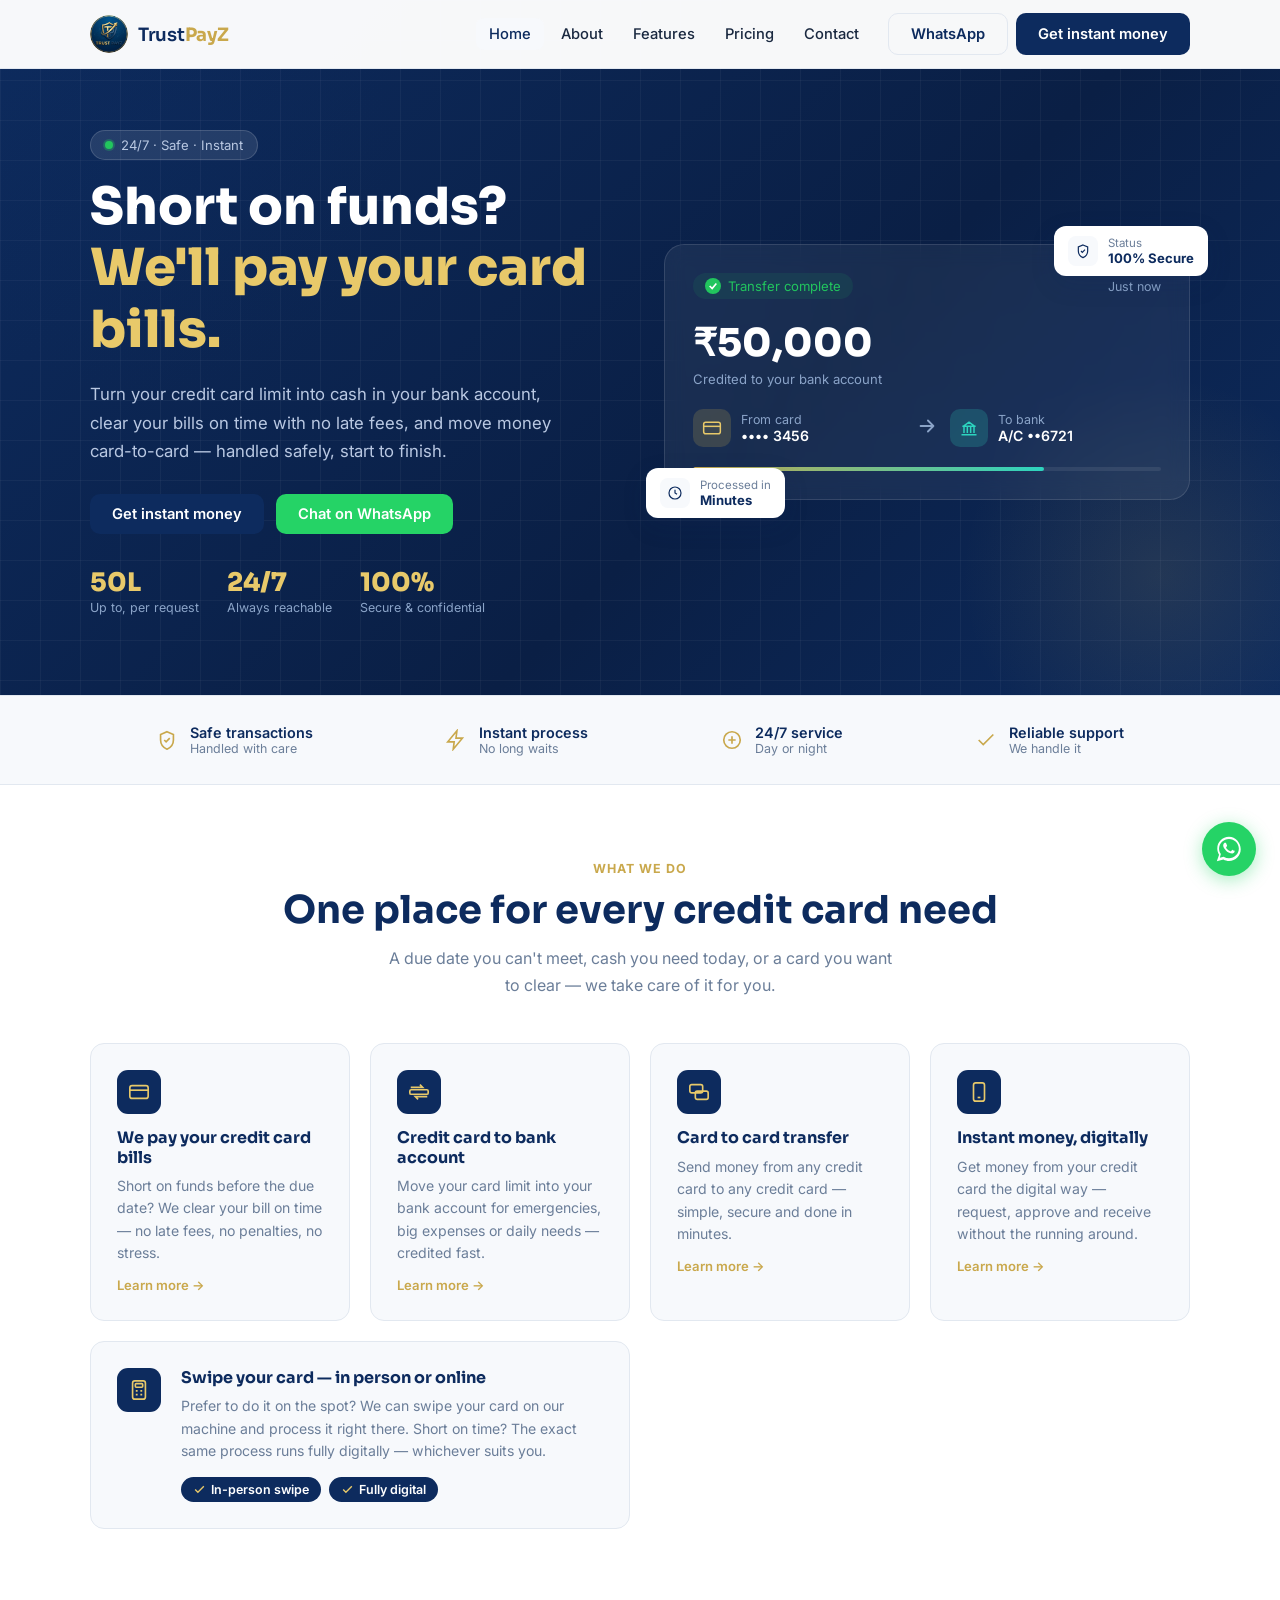
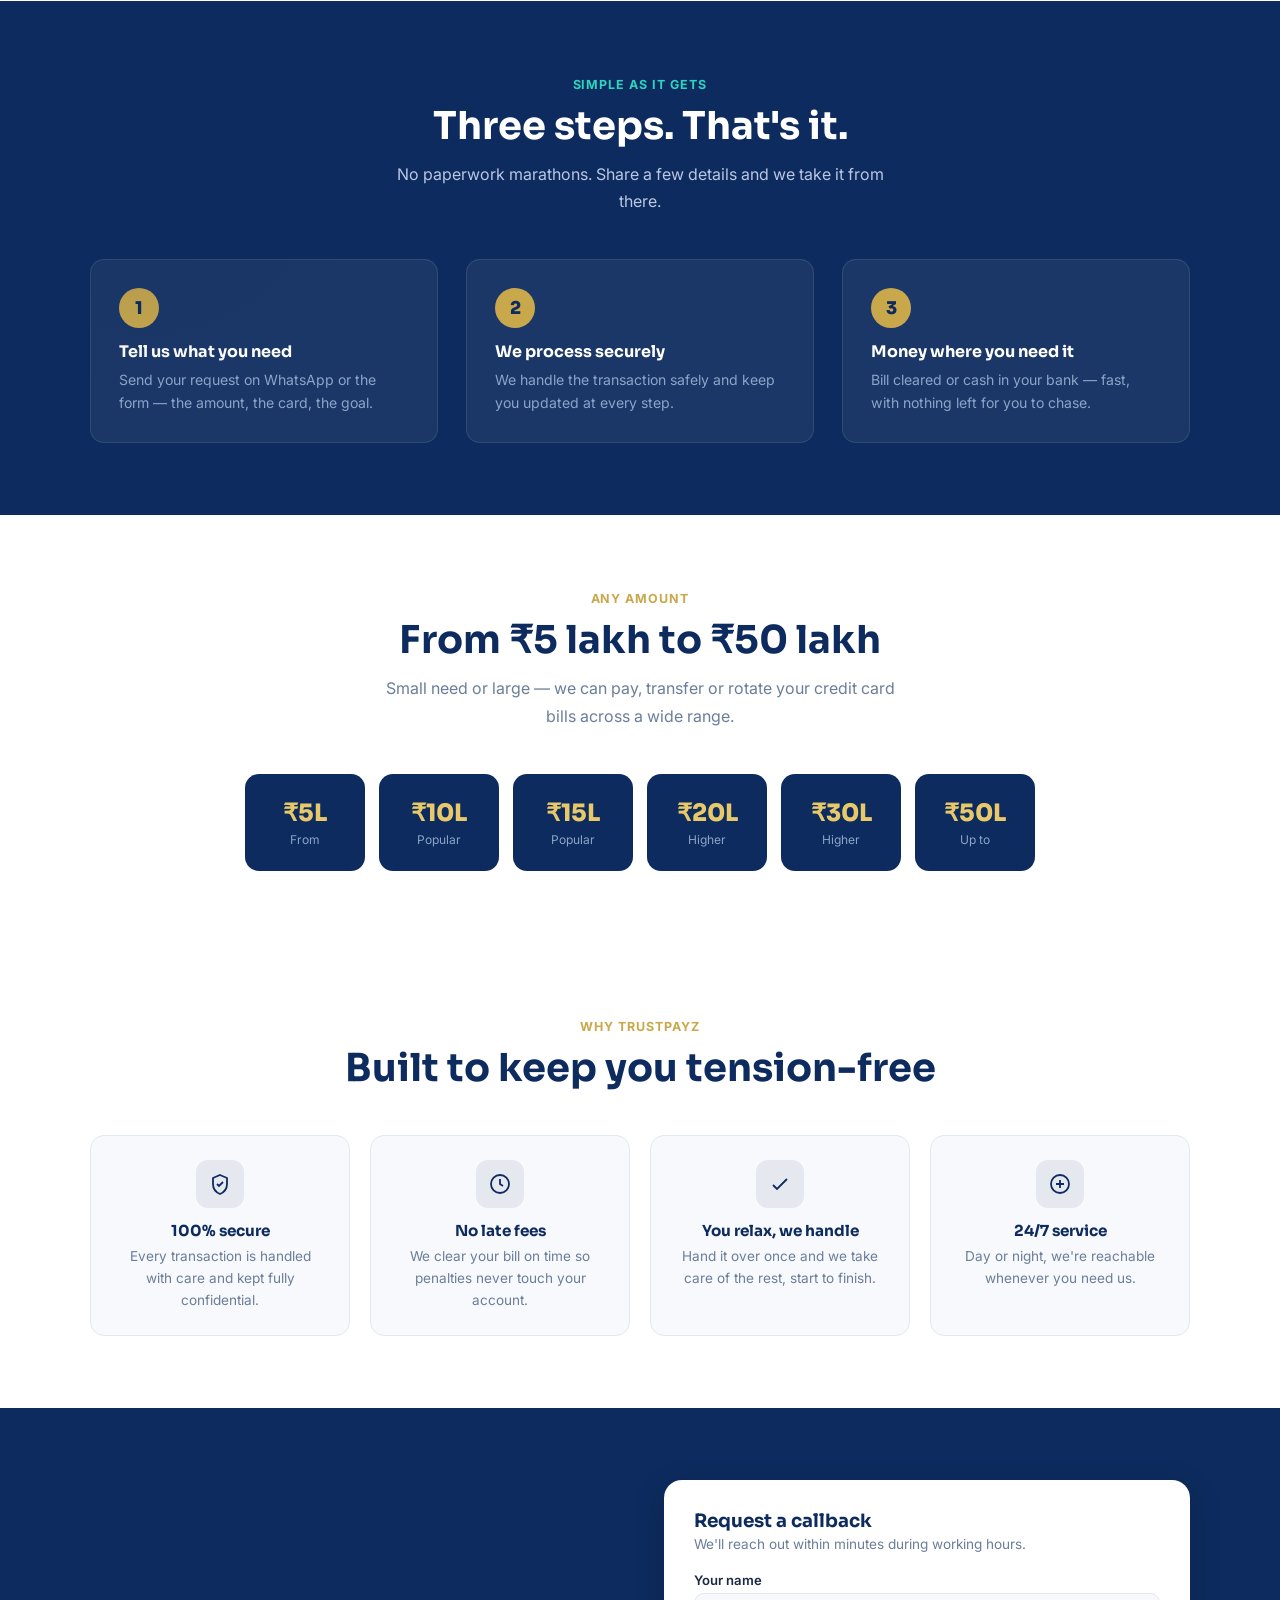
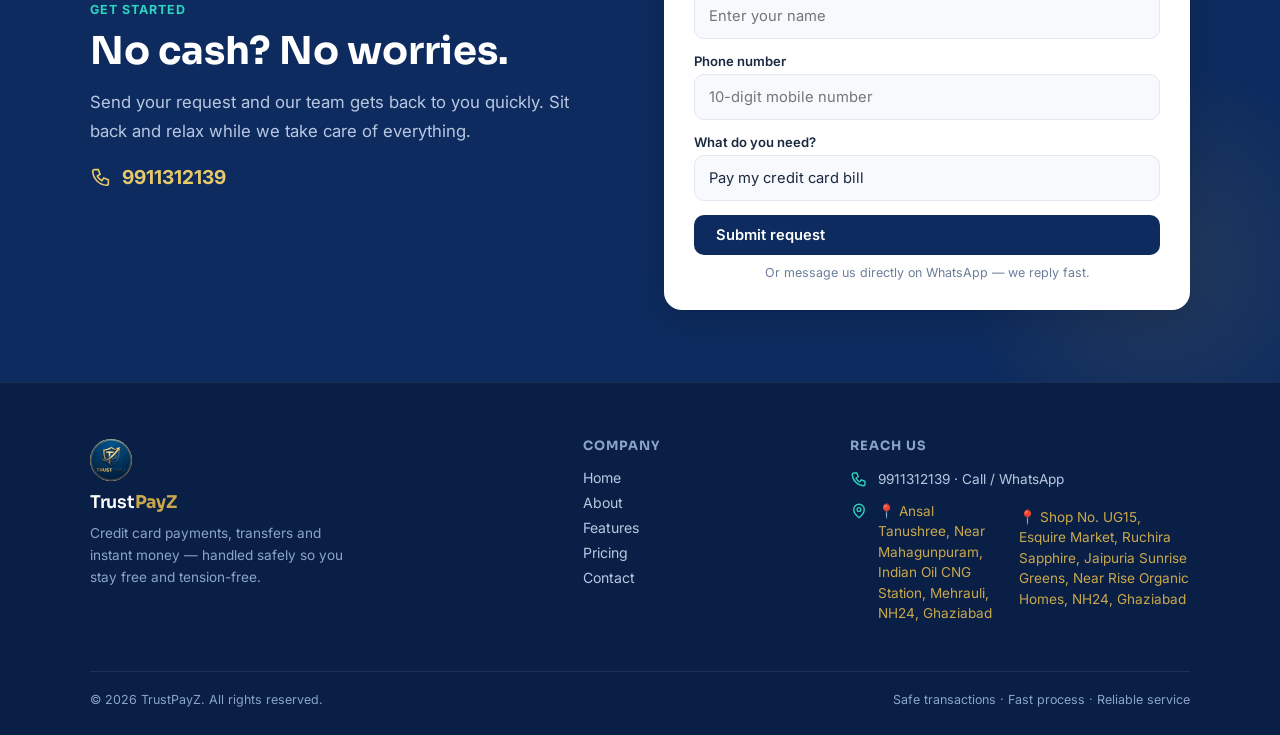
==== index.html @ c8522735 "Add files via upload" ====
<!DOCTYPE html>
<html lang="en">
<head>
<meta charset="UTF-8">
<meta name="viewport" content="width=device-width, initial-scale=1.0">
<title>TrustPayZ — Credit Card to Bank Transfer | Instant Money Ghaziabad</title>
<meta name="description" content="TrustPayZ — Turn your credit card limit into cash, pay credit card bills on time, card to card transfers. Safe, fast, 24/7. Serving Ghaziabad, Noida, Delhi NCR. Call 9911312139.">
<meta name="keywords" content="credit card to bank transfer Ghaziabad, credit card bill payment Ghaziabad, card to card transfer, instant money credit card, credit card rotation Ghaziabad, TrustPayZ, credit card se paise kaise nikale, credit card cash Noida, credit card cash Delhi NCR">
<meta name="robots" content="index, follow, max-snippet:-1, max-image-preview:large">
<meta name="author" content="TrustPayZ">
<meta name="geo.region" content="IN-UP">
<meta name="geo.placename" content="Ghaziabad">
<meta name="geo.position" content="28.6692;77.4538">
<meta name="ICBM" content="28.6692, 77.4538">
<link rel="canonical" href="https://trustpayz.in/">
<!-- Open Graph -->
<meta property="og:type" content="website">
<meta property="og:title" content="TrustPayZ — Credit Card to Bank Transfer | Instant Money Ghaziabad">
<meta property="og:description" content="Turn your credit card limit into cash. Pay bills on time. Card to card transfers. Safe, 24/7. Ghaziabad & Delhi NCR. Call 9911312139.">
<meta property="og:url" content="https://trustpayz.in/">
<meta property="og:site_name" content="TrustPayZ">
<meta property="og:image" content="https://trustpayz.in/assets/logo.png">
<meta property="og:locale" content="en_IN">
<!-- Twitter -->
<meta name="twitter:card" content="summary_large_image">
<meta name="twitter:title" content="TrustPayZ — Credit Card to Bank Transfer | Instant Money Ghaziabad">
<meta name="twitter:description" content="Turn your credit card limit into cash. Pay bills on time. Card to card transfers. Safe, 24/7. Ghaziabad & Delhi NCR. Call 9911312139.">
<meta name="twitter:image" content="https://trustpayz.in/assets/logo.png">
<!-- Open Graph -->
<meta property="og:type" content="website">
<meta property="og:title" content="TrustPayZ — Credit Card to Bank Transfer | Instant Money Ghaziabad">
<meta property="og:description" content="Turn your credit card limit into cash. Pay bills on time. Card to card transfers. Safe, 24/7. Ghaziabad & Delhi NCR.">
<meta property="og:url" content="https://trustpayz.in/">
<meta property="og:site_name" content="TrustPayZ">
<!-- Twitter Card -->
<meta name="twitter:card" content="summary">
<meta name="twitter:title" content="TrustPayZ — Instant Money from Credit Card">
<meta name="twitter:description" content="Credit card to bank, card to card transfers. Safe, 24/7. Ghaziabad & Delhi NCR.">
<link rel="preconnect" href="https://fonts.googleapis.com">
<link rel="preconnect" href="https://fonts.gstatic.com" crossorigin>
<link href="https://fonts.googleapis.com/css2?family=Sora:wght@400;500;600;700;800&family=Inter:wght@400;450;500;600&display=swap" rel="stylesheet">
<link rel="stylesheet" href="assets/styles.css">
<link rel="icon" type="image/png" href="assets/favicon.png">
</head>
<body>

<header class="nav" id="nav">
  <div class="wrap nav-in">
    <a href="index.html" class="brand">
      <img class="brand-mark" src="assets/logo.png" alt="TrustPayZ logo" width="40" height="40">
      <span class="brand-name">Trust<b>PayZ</b></span>
    </a>
    <nav class="nav-links" id="links"><a href="index.html" aria-current="page">Home</a><a href="about.html">About</a><a href="features.html">Features</a><a href="pricing.html">Pricing</a><a href="contact.html">Contact</a></nav>
    <div class="nav-act">
      <a href="https://wa.me/919911312139" class="btn btn-ghost" target="_blank" rel="noopener">WhatsApp</a>
      <a href="contact.html#apply" class="btn btn-primary">Get instant money</a>
    </div>
    <button class="burger" id="burger" aria-label="Menu">☰</button>
  </div>
</header>

<section class="hero">
  <div class="aurora"><i class="b1"></i><i class="b2"></i><div class="grid"></div></div>
  <div class="wrap hero-grid">
    <div>
      <div class="badge rv"><span class="pulse"></span> 24/7 · Safe · Instant</div>
      <h1 class="rv">Short on funds?<br><span class="hl">We'll pay your card bills.</span></h1>
      <p class="lead rv">Turn your credit card limit into cash in your bank account, clear your bills on time with no late fees, and move money card-to-card — handled safely, start to finish.</p>
      <div class="hero-cta rv">
        <a href="contact.html#apply" class="btn btn-primary">Get instant money</a>
        <a href="https://wa.me/919911312139" class="btn btn-wa">Chat on WhatsApp</a>
      </div>
      <div class="hero-stats rv">
        <div class="hstat"><div class="v" data-count="50" data-suffix="L">₹0</div><div class="l">Up to, per request</div></div>
        <div class="hstat"><div class="v" data-count="24" data-suffix="/7">0</div><div class="l">Always reachable</div></div>
        <div class="hstat"><div class="v" data-count="100" data-suffix="%">0</div><div class="l">Secure &amp; confidential</div></div>
      </div>
    </div>

    <div class="pcard-wrap rv">
      <div class="pcard" id="pcard">
        <div class="pc-top">
          <span class="pc-tag"><span class="ck"><svg viewBox="0 0 12 12"><path d="M2 6l3 3 5-6"/></svg></span> Transfer complete</span>
          <span class="pc-time">Just now</span>
        </div>
        <div class="pc-amt" data-count="50000" data-prefix="₹">₹0</div>
        <div class="pc-sub">Credited to your bank account</div>
        <div class="pc-flow">
          <div class="pc-node">
            <div class="pc-ic card"><svg viewBox="0 0 24 24"><rect x="2" y="5" width="20" height="14" rx="2.5"/><path d="M2 10h20"/></svg></div>
            <div><div class="t1">From card</div><div class="t2">•••• 3456</div></div>
          </div>
          <div class="pc-arrow"><svg width="22" height="22" viewBox="0 0 24 24" fill="none" stroke="currentColor" stroke-width="2" stroke-linecap="round" stroke-linejoin="round"><path d="M5 12h14M13 6l6 6-6 6"/></svg></div>
          <div class="pc-node">
            <div class="pc-ic bank"><svg viewBox="0 0 24 24"><path d="M4 10h16M5 10l7-5 7 5M6 10v8M10 10v8M14 10v8M18 10v8M3 20h18"/></svg></div>
            <div><div class="t1">To bank</div><div class="t2">A/C ••6721</div></div>
          </div>
        </div>
        <div class="pc-bar"><i></i></div>
      </div>
      <div class="float-chip fc-1">
        <div class="fi"><svg viewBox="0 0 24 24"><path d="M12 3l7 3v6c0 5-3.5 8.5-7 10-3.5-1.5-7-5-7-10V6l7-3z"/><path d="M9 12l2 2 4-4"/></svg></div>
        <div><div class="fl">Status</div><div class="fv">100% Secure</div></div>
      </div>
      <div class="float-chip fc-2">
        <div class="fi"><svg viewBox="0 0 24 24"><circle cx="12" cy="12" r="9"/><path d="M12 7v5l3 2"/></svg></div>
        <div><div class="fl">Processed in</div><div class="fv">Minutes</div></div>
      </div>
    </div>
  </div>
</section>

<div class="ribbon">
  <div class="wrap ribbon-in">
    <div class="ritem"><svg viewBox="0 0 24 24"><path d="M12 3l7 3v6c0 5-3.5 8.5-7 10-3.5-1.5-7-5-7-10V6l7-3z"/><path d="M9 12l2 2 4-4"/></svg><div><div class="rt">Safe transactions</div><div class="rs">Handled with care</div></div></div>
    <div class="ritem"><svg viewBox="0 0 24 24"><path d="M13 2L3 14h7l-1 8 10-12h-7l1-8z"/></svg><div><div class="rt">Instant process</div><div class="rs">No long waits</div></div></div>
    <div class="ritem"><svg viewBox="0 0 24 24"><circle cx="12" cy="12" r="9"/><path d="M12 8v8M8 12h8"/></svg><div><div class="rt">24/7 service</div><div class="rs">Day or night</div></div></div>
    <div class="ritem"><svg viewBox="0 0 24 24"><path d="M20 6L9 17l-5-5"/></svg><div><div class="rt">Reliable support</div><div class="rs">We handle it</div></div></div>
  </div>
</div>

<section class="blk" id="services">
  <div class="wrap">
    <div class="head rv"><span class="eyebrow">What we do</span><h2>One place for every credit card need</h2><p>A due date you can't meet, cash you need today, or a card you want to clear — we take care of it for you.</p></div>
    <div class="svc">
      <div class="scard rv"><div class="si"><svg viewBox="0 0 24 24"><rect x="2" y="5" width="20" height="14" rx="2.5"/><path d="M2 10h20"/></svg></div><h3>We pay your credit card bills</h3><p>Short on funds before the due date? We clear your bill on time — no late fees, no penalties, no stress.</p><span class="more">Learn more →</span></div>
      <div class="scard rv"><div class="si"><svg viewBox="0 0 24 24"><path d="M3 7h13l-3-3M21 17H8l3 3"/><rect x="2" y="9.5" width="20" height="5" rx="1.5"/></svg></div><h3>Credit card to bank account</h3><p>Move your card limit into your bank account for emergencies, big expenses or daily needs — credited fast.</p><span class="more">Learn more →</span></div>
      <div class="scard rv"><div class="si"><svg viewBox="0 0 24 24"><rect x="2" y="4" width="14" height="9" rx="2"/><rect x="8" y="11" width="14" height="9" rx="2"/></svg></div><h3>Card to card transfer</h3><p>Send money from any credit card to any credit card — simple, secure and done in minutes.</p><span class="more">Learn more →</span></div>
      <div class="scard rv"><div class="si"><svg viewBox="0 0 24 24"><rect x="6" y="2" width="12" height="20" rx="2.5"/><path d="M10.5 18h3"/></svg></div><h3>Instant money, digitally</h3><p>Get money from your credit card the digital way — request, approve and receive without the running around.</p><span class="more">Learn more →</span></div>
      <div class="scard wide rv">
        <div class="si"><svg viewBox="0 0 24 24"><rect x="5" y="2" width="14" height="20" rx="2.5"/><rect x="8" y="5" width="8" height="4" rx="1"/><path d="M8.5 13h2M13.5 13h2M8.5 17h2M13.5 17h2"/></svg></div>
        <div class="wbody">
          <h3>Swipe your card — in person or online</h3>
          <p>Prefer to do it on the spot? We can swipe your card on our machine and process it right there. Short on time? The exact same process runs fully digitally — whichever suits you.</p>
          <div class="modes">
            <span class="mode-pill"><svg viewBox="0 0 24 24"><path d="M20 6L9 17l-5-5"/></svg> In-person swipe</span>
            <span class="mode-pill"><svg viewBox="0 0 24 24"><path d="M20 6L9 17l-5-5"/></svg> Fully digital</span>
          </div>
        </div>
      </div>
    </div>
  </div>
</section>

<section class="blk how" id="how">
  <div class="aurora"><i class="b1"></i></div>
  <div class="wrap">
    <div class="head rv"><span class="eyebrow" style="color:var(--teal)">Simple as it gets</span><h2>Three steps. That's it.</h2><p>No paperwork marathons. Share a few details and we take it from there.</p></div>
    <div class="steps">
      <div class="stp rv"><div class="num">1</div><h3>Tell us what you need</h3><p>Send your request on WhatsApp or the form — the amount, the card, the goal.</p></div>
      <div class="stp rv"><div class="num">2</div><h3>We process securely</h3><p>We handle the transaction safely and keep you updated at every step.</p></div>
      <div class="stp rv"><div class="num">3</div><h3>Money where you need it</h3><p>Bill cleared or cash in your bank — fast, with nothing left for you to chase.</p></div>
    </div>
  </div>
</section>

<section class="blk amt" id="amounts">
  <div class="wrap">
    <div class="head rv"><span class="eyebrow">Any amount</span><h2>From ₹5 lakh to ₹50 lakh</h2><p>Small need or large — we can pay, transfer or rotate your credit card bills across a wide range.</p></div>
    <div class="amt-row">
      <div class="acard rv"><div class="av">₹5L</div><div class="al">From</div></div>
      <div class="acard rv"><div class="av">₹10L</div><div class="al">Popular</div></div>
      <div class="acard rv"><div class="av">₹15L</div><div class="al">Popular</div></div>
      <div class="acard rv"><div class="av">₹20L</div><div class="al">Higher</div></div>
      <div class="acard rv"><div class="av">₹30L</div><div class="al">Higher</div></div>
      <div class="acard rv"><div class="av">₹50L</div><div class="al">Up to</div></div>
    </div>
  </div>
</section>

<section class="blk why" id="why">
  <div class="wrap">
    <div class="head rv"><span class="eyebrow">Why TrustPayZ</span><h2>Built to keep you tension-free</h2></div>
    <div class="why-grid">
      <div class="wcard rv"><div class="wi"><svg viewBox="0 0 24 24"><path d="M12 3l7 3v6c0 5-3.5 8.5-7 10-3.5-1.5-7-5-7-10V6l7-3z"/><path d="M9 12l2 2 4-4"/></svg></div><h3>100% secure</h3><p>Every transaction is handled with care and kept fully confidential.</p></div>
      <div class="wcard rv"><div class="wi"><svg viewBox="0 0 24 24"><circle cx="12" cy="12" r="9"/><path d="M12 7v5l3 2"/></svg></div><h3>No late fees</h3><p>We clear your bill on time so penalties never touch your account.</p></div>
      <div class="wcard rv"><div class="wi"><svg viewBox="0 0 24 24"><path d="M5 13l4 4L19 7"/></svg></div><h3>You relax, we handle</h3><p>Hand it over once and we take care of the rest, start to finish.</p></div>
      <div class="wcard rv"><div class="wi"><svg viewBox="0 0 24 24"><circle cx="12" cy="12" r="9"/><path d="M12 8v8M8 12h8"/></svg></div><h3>24/7 service</h3><p>Day or night, we're reachable whenever you need us.</p></div>
    </div>
  </div>
</section>

<section class="blk cta" id="apply">
  <div class="aurora"><i class="b2"></i></div>
  <div class="wrap cta-grid">
    <div class="rv">
      <span class="eyebrow" style="color:var(--teal)">Get started</span>
      <h2>No cash? No worries.</h2>
      <p class="lead">Send your request and our team gets back to you quickly. Sit back and relax while we take care of everything.</p>
      <a href="https://wa.me/919911312139" class="phone" target="_blank" rel="noopener"><svg viewBox="0 0 24 24"><path d="M5 4h4l2 5-3 2a11 11 0 005 5l2-3 5 2v4a2 2 0 01-2 2A16 16 0 013 6a2 2 0 012-2z"/></svg> 9911312139</a>
    </div>
    <div class="form rv">
      <h3>Request a callback</h3>
      <p class="fsub">We'll reach out within minutes during working hours.</p>
      <div class="fld"><label for="f-name">Your name</label><input id="f-name" type="text" placeholder="Enter your name"></div>
      <div class="fld"><label for="f-phone">Phone number</label><input id="f-phone" type="tel" placeholder="10-digit mobile number"></div>
      <div class="fld"><label for="f-svc">What do you need?</label><select id="f-svc"><option>Pay my credit card bill</option><option>Card limit to bank account</option><option>Card to card transfer</option><option>Get instant money</option></select></div>
      <button class="btn btn-primary" style="width:100%" id="f-submit">Submit request</button>
      <p class="fnote">Or message us directly on WhatsApp — we reply fast.</p>
    </div>
  </div>
</section>

<footer id="contact-foot">
  <div class="wrap">
    <div class="fgrid">
      <div class="fbrand"><img src="assets/logo.png" alt="TrustPayZ" class="flogo"><span class="brand-name">Trust<b>PayZ</b></span><p>Credit card payments, transfers and instant money — handled safely so you stay free and tension-free.</p></div>
      <div><h4>Company</h4><a href="index.html">Home</a><a href="about.html">About</a><a href="features.html">Features</a><a href="pricing.html">Pricing</a><a href="contact.html">Contact</a></div>
      <div><h4>Reach us</h4>
        <div class="cline"><svg viewBox="0 0 24 24" fill="none" stroke="#2DD4BF" stroke-width="1.8"><path d="M5 4h4l2 5-3 2a11 11 0 005 5l2-3 5 2v4a2 2 0 01-2 2A16 16 0 013 6a2 2 0 012-2z"/></svg><a href="https://wa.me/919911312139" target="_blank" rel="noopener">9911312139 · Call / WhatsApp</a></div>
        <div class="cline"><svg viewBox="0 0 24 24" fill="none" stroke="#2DD4BF" stroke-width="1.8"><path d="M12 21s7-5.4 7-11a7 7 0 10-14 0c0 5.6 7 11 7 11z"/><circle cx="12" cy="10" r="2.5"/></svg><p><a href="https://maps.google.com/?q=Ansal+Tanushree+Mahagunpuram+Mehrauli+NH24+Ghaziabad" target="_blank" rel="noopener" style="color:#C9A84C">📍 Ansal Tanushree, Near Mahagunpuram, Indian Oil CNG Station, Mehrauli, NH24, Ghaziabad</a></p><p style="margin-top:6px"><a href="https://maps.google.com/?q=Esquire+Market+Ruchira+Sapphire+Jaipuria+Sunrise+Greens+NH24+Ghaziabad" target="_blank" rel="noopener" style="color:#C9A84C">📍 Shop No. UG15, Esquire Market, Ruchira Sapphire, Jaipuria Sunrise Greens, Near Rise Organic Homes, NH24, Ghaziabad</a></p></div>
      </div>
    </div>
    <div class="fbot"><span>© 2026 TrustPayZ. All rights reserved.</span><span>Safe transactions · Fast process · Reliable service</span></div>
  </div>
</footer>

<a href="https://wa.me/919911312139" class="wa-float" target="_blank" rel="noopener" aria-label="Chat with us on WhatsApp">
  <svg viewBox="0 0 32 32" fill="#fff" aria-hidden="true"><path d="M16 3C9 3 3.5 8.5 3.5 15.5c0 2.4.7 4.7 1.9 6.7L3 29l7-1.8c1.9 1 4 1.6 6 1.6 7 0 12.5-5.5 12.5-12.5S23 3 16 3zm0 22.8c-1.9 0-3.7-.5-5.3-1.4l-.4-.2-4.1 1.1 1.1-4-.3-.4c-1-1.6-1.6-3.5-1.6-5.5C5.5 9.8 10.2 5.2 16 5.2S26.5 9.8 26.5 15.5 21.8 25.8 16 25.8zm6-7.7c-.3-.2-1.9-1-2.2-1.1-.3-.1-.5-.2-.7.2-.2.3-.8 1-1 1.2-.2.2-.4.2-.7.1-.3-.2-1.4-.5-2.6-1.6-1-.9-1.6-1.9-1.8-2.3-.2-.3 0-.5.1-.7.1-.1.3-.4.5-.6.1-.2.2-.3.3-.5.1-.2 0-.4 0-.6 0-.2-.7-1.7-1-2.3-.3-.6-.5-.5-.7-.5h-.6c-.2 0-.5.1-.8.4-.3.3-1 1-1 2.5s1.1 2.9 1.2 3.1c.2.2 2.1 3.3 5.1 4.6.7.3 1.3.5 1.7.6.7.2 1.4.2 1.9.1.6-.1 1.9-.8 2.1-1.5.3-.7.3-1.4.2-1.5-.1-.2-.3-.2-.6-.4z"/></svg>
</a>

<script src="assets/main.js"></script>
<script src="assets/seo.js" defer></script>
</body>
</html>
---- assets/styles.css ----
/* ============================================================
   TrustPayZ — styles.css
   Colors inspired by logo: Navy blue + Gold
   ============================================================ */

:root {
  --navy:   #0D2B5E;
  --navy2:  #0A1F45;
  --gold:   #C9A84C;
  --gold2:  #E8C96A;
  --teal:   #2DD4BF;
  --ink:    #1A2940;
  --muted:  #6B7E99;
  --bg:     #F7F9FC;
  --white:  #FFFFFF;
  --line:   #E2E8F0;
  --green:  #22C55E;
  --red:    #EF4444;
  --shadow: 0 4px 24px rgba(13,43,94,0.10);
  --radius: 14px;
}

*, *::before, *::after { box-sizing: border-box; margin: 0; padding: 0; }

html { scroll-behavior: smooth; }

body {
  font-family: 'Inter', sans-serif;
  font-size: 1rem;
  color: var(--ink);
  background: var(--white);
  overflow-x: hidden;
}

h1,h2,h3,h4,h5 { font-family: 'Sora', sans-serif; line-height: 1.2; }

a { color: inherit; text-decoration: none; }

img { max-width: 100%; display: block; }

/* ── WRAP ── */
.wrap { max-width: 1140px; margin: 0 auto; padding: 0 20px; }
.wrap2 { position: relative; z-index: 2; }

/* ── NAV ── */
.nav {
  position: fixed; top: 0; left: 0; right: 0; z-index: 100;
  background: rgba(255,255,255,0.97);
  border-bottom: 1px solid var(--line);
  transition: box-shadow .3s;
}
.nav.scrolled { box-shadow: 0 2px 16px rgba(13,43,94,0.10); }
.nav-in {
  display: flex; align-items: center; gap: 16px;
  height: 68px;
}
.brand { display: flex; align-items: center; gap: 10px; flex-shrink: 0; }
.brand-mark { width: 38px; height: 38px; border-radius: 50%; object-fit: cover; }
.brand-name { font-family: 'Sora', sans-serif; font-size: 1.15rem; font-weight: 600; color: var(--navy); letter-spacing: -.3px; }
.brand-name b { color: var(--gold); }

.nav-links {
  display: flex; gap: 4px; margin-left: auto;
}
.nav-links a {
  padding: 7px 13px; border-radius: 8px; font-size: .92rem;
  font-weight: 500; color: var(--ink); transition: background .2s, color .2s;
}
.nav-links a:hover, .nav-links a[aria-current] {
  background: var(--bg); color: var(--navy);
}

.nav-act { display: flex; gap: 8px; flex-shrink: 0; }

.burger {
  display: none; background: none; border: none; font-size: 1.4rem;
  cursor: pointer; padding: 6px; color: var(--navy); margin-left: auto;
}

/* ── BUTTONS ── */
.btn {
  display: inline-flex; align-items: center; gap: 7px;
  padding: 11px 22px; border-radius: 10px; font-size: .92rem;
  font-weight: 600; cursor: pointer; border: none;
  transition: all .2s; white-space: nowrap; font-family: 'Inter', sans-serif;
}
.btn-primary { background: var(--navy); color: var(--white); }
.btn-primary:hover { background: var(--navy2); transform: translateY(-1px); box-shadow: 0 4px 14px rgba(13,43,94,0.25); }
.btn-ghost { background: transparent; color: var(--navy); border: 1.5px solid var(--line); }
.btn-ghost:hover { border-color: var(--navy); background: var(--bg); }
.btn-wa { background: #25D366; color: var(--white); }
.btn-wa:hover { background: #1fb856; transform: translateY(-1px); }
.btn-line { background: transparent; border: 1.5px solid var(--navy); color: var(--navy); }
.btn-line:hover { background: var(--navy); color: var(--white); }

/* ── AURORA BG ── */
.aurora { position: absolute; inset: 0; overflow: hidden; pointer-events: none; z-index: 0; }
.aurora .b1 {
  position: absolute; width: 500px; height: 500px; border-radius: 50%;
  background: radial-gradient(circle, rgba(13,43,94,.18) 0%, transparent 70%);
  top: -100px; left: -100px;
}
.aurora .b2 {
  position: absolute; width: 400px; height: 400px; border-radius: 50%;
  background: radial-gradient(circle, rgba(201,168,76,.12) 0%, transparent 70%);
  bottom: -80px; right: -80px;
}

/* ── HERO ── */
.hero {
  position: relative; padding: 130px 0 80px;
  background: linear-gradient(135deg, #0D2B5E 0%, #0A1F45 60%, #0D2B5E 100%);
  overflow: hidden;
}
.hero .grid {
  position: absolute; inset: 0;
  background-image: linear-gradient(rgba(255,255,255,.04) 1px, transparent 1px),
                    linear-gradient(90deg, rgba(255,255,255,.04) 1px, transparent 1px);
  background-size: 40px 40px;
}
.hero-grid { display: grid; grid-template-columns: 1fr 1fr; gap: 48px; align-items: center; position: relative; z-index: 2; }
.hero h1 { font-size: clamp(2.2rem, 4vw, 3.2rem); font-weight: 800; color: var(--white); margin: 16px 0 20px; }
.hl { color: var(--gold2); }
.lead { font-size: 1.05rem; color: #B9C8E2; line-height: 1.7; max-width: 480px; }
.hero-cta { display: flex; gap: 12px; margin-top: 28px; flex-wrap: wrap; }
.badge { display: inline-flex; align-items: center; gap: 8px; background: rgba(255,255,255,.1); border: 1px solid rgba(255,255,255,.15); border-radius: 100px; padding: 6px 14px; font-size: .82rem; color: #B9C8E2; }
.pulse { width: 8px; height: 8px; border-radius: 50%; background: var(--green); box-shadow: 0 0 0 2px rgba(34,197,94,.3); animation: pulse 2s infinite; }
@keyframes pulse { 0%,100%{box-shadow:0 0 0 2px rgba(34,197,94,.3)} 50%{box-shadow:0 0 0 6px rgba(34,197,94,.1)} }

.hero-stats { display: flex; gap: 28px; margin-top: 32px; }
.hstat .v { font-family: 'Sora', sans-serif; font-size: 1.6rem; font-weight: 800; color: var(--gold2); }
.hstat .l { font-size: .78rem; color: #8BA4C8; margin-top: 2px; }

/* ── PAYMENT CARD ── */
.pcard-wrap { position: relative; }
.pcard {
  background: rgba(255,255,255,.06); border: 1px solid rgba(255,255,255,.12);
  border-radius: 20px; padding: 28px; backdrop-filter: blur(10px);
}
.pc-top { display: flex; justify-content: space-between; align-items: center; margin-bottom: 20px; }
.pc-tag { display: flex; align-items: center; gap: 7px; font-size: .82rem; color: var(--green); background: rgba(34,197,94,.1); padding: 5px 12px; border-radius: 100px; }
.ck { width: 16px; height: 16px; border-radius: 50%; background: var(--green); display: flex; align-items: center; justify-content: center; }
.ck svg { width: 10px; height: 10px; fill: none; stroke: white; stroke-width: 2; }
.pc-time { font-size: .78rem; color: #8BA4C8; }
.pc-amt { font-family: 'Sora', sans-serif; font-size: 2.4rem; font-weight: 800; color: var(--white); }
.pc-sub { font-size: .82rem; color: #8BA4C8; margin-top: 4px; }
.pc-flow { display: flex; align-items: center; gap: 12px; margin-top: 22px; }
.pc-node { display: flex; align-items: center; gap: 10px; flex: 1; }
.pc-ic { width: 38px; height: 38px; border-radius: 10px; display: flex; align-items: center; justify-content: center; }
.pc-ic.card { background: rgba(201,168,76,.2); }
.pc-ic.bank { background: rgba(45,212,191,.2); }
.pc-ic svg { width: 20px; height: 20px; fill: none; stroke: var(--gold2); stroke-width: 1.8; }
.pc-ic.bank svg { stroke: var(--teal); }
.t1 { font-size: .78rem; color: #8BA4C8; }
.t2 { font-size: .88rem; color: var(--white); font-weight: 600; }
.pc-arrow { color: #8BA4C8; }
.pc-bar { background: rgba(255,255,255,.08); border-radius: 100px; height: 4px; margin-top: 20px; overflow: hidden; }
.pc-bar i { display: block; height: 100%; width: 75%; background: linear-gradient(90deg, var(--gold), var(--teal)); border-radius: 100px; animation: bar 2s ease-in-out infinite alternate; }
@keyframes bar { from{width:30%} to{width:90%} }

.float-chip {
  position: absolute; display: flex; align-items: center; gap: 10px;
  background: var(--white); border-radius: 12px; padding: 10px 14px;
  box-shadow: 0 8px 24px rgba(13,43,94,.15); font-size: .8rem;
}
.fc-1 { top: -18px; right: -18px; }
.fc-2 { bottom: -18px; left: -18px; }
.fi { width: 30px; height: 30px; border-radius: 8px; background: var(--bg); display: flex; align-items: center; justify-content: center; }
.fi svg { width: 16px; height: 16px; fill: none; stroke: var(--navy); stroke-width: 1.8; }
.fl { font-size: .72rem; color: var(--muted); }
.fv { font-weight: 700; color: var(--navy); font-size: .82rem; }

/* ── RIBBON ── */
.ribbon { background: var(--bg); border-top: 1px solid var(--line); border-bottom: 1px solid var(--line); padding: 20px 0; }
.ribbon-in { display: flex; gap: 0; justify-content: space-around; flex-wrap: wrap; }
.ritem { display: flex; align-items: center; gap: 12px; padding: 8px 16px; }
.ritem svg { width: 22px; height: 22px; fill: none; stroke: var(--gold); stroke-width: 1.8; flex-shrink: 0; }
.rt { font-weight: 600; font-size: .9rem; color: var(--navy); }
.rs { font-size: .78rem; color: var(--muted); }

/* ── SECTIONS ── */
.blk { padding: 72px 0; }
.head { text-align: center; margin-bottom: 44px; }
.head h2 { font-size: clamp(1.8rem, 3vw, 2.4rem); font-weight: 700; color: var(--navy); margin: 10px 0 12px; }
.head p { color: var(--muted); max-width: 520px; margin: 0 auto; line-height: 1.7; }

.eyebrow {
  display: inline-flex; align-items: center; gap: 7px;
  font-size: .78rem; font-weight: 700; letter-spacing: .08em;
  text-transform: uppercase; color: var(--gold);
}

/* ── SERVICES ── */
.svc { display: grid; grid-template-columns: repeat(4, 1fr); gap: 20px; }
.scard {
  background: var(--bg); border: 1px solid var(--line); border-radius: var(--radius);
  padding: 26px; transition: all .25s;
}
.scard:hover { border-color: var(--navy); box-shadow: var(--shadow); transform: translateY(-3px); }
.scard.wide { grid-column: span 2; display: flex; gap: 20px; align-items: flex-start; }
.si { width: 44px; height: 44px; border-radius: 11px; background: var(--navy); display: flex; align-items: center; justify-content: center; margin-bottom: 14px; flex-shrink: 0; }
.si svg { width: 22px; height: 22px; fill: none; stroke: var(--gold2); stroke-width: 1.8; }
.scard h3 { font-size: 1rem; font-weight: 700; color: var(--navy); margin-bottom: 8px; }
.scard p { font-size: .88rem; color: var(--muted); line-height: 1.6; }
.more { display: inline-block; margin-top: 12px; font-size: .82rem; font-weight: 600; color: var(--gold); }
.wbody { flex: 1; }
.modes { display: flex; gap: 8px; flex-wrap: wrap; margin-top: 14px; }
.mode-pill { display: flex; align-items: center; gap: 5px; background: var(--navy); color: var(--white); border-radius: 100px; padding: 5px 12px; font-size: .78rem; font-weight: 600; }
.mode-pill svg { width: 13px; height: 13px; fill: none; stroke: var(--gold2); stroke-width: 2.5; }

/* ── HOW ── */
.how { background: var(--navy); position: relative; overflow: hidden; }
.how .head h2 { color: var(--white); }
.how .head p { color: #B9C8E2; }
.steps { display: grid; grid-template-columns: repeat(3,1fr); gap: 28px; }
.stp { background: rgba(255,255,255,.06); border: 1px solid rgba(255,255,255,.1); border-radius: var(--radius); padding: 28px; }
.num { width: 40px; height: 40px; border-radius: 50%; background: var(--gold); color: var(--navy); font-family: 'Sora', sans-serif; font-weight: 800; font-size: 1.1rem; display: flex; align-items: center; justify-content: center; margin-bottom: 14px; }
.stp h3 { font-size: 1rem; font-weight: 700; color: var(--white); margin-bottom: 8px; }
.stp p { font-size: .88rem; color: #8BA4C8; line-height: 1.6; }

/* ── AMOUNTS ── */
.amt-row { display: flex; gap: 14px; flex-wrap: wrap; justify-content: center; }
.acard { background: var(--navy); border-radius: var(--radius); padding: 24px 28px; text-align: center; min-width: 120px; }
.av { font-family: 'Sora', sans-serif; font-size: 1.5rem; font-weight: 800; color: var(--gold2); }
.al { font-size: .75rem; color: #8BA4C8; margin-top: 4px; }

/* ── WHY ── */
.why-grid { display: grid; grid-template-columns: repeat(4,1fr); gap: 20px; }
.wcard { background: var(--bg); border: 1px solid var(--line); border-radius: var(--radius); padding: 24px; text-align: center; }
.wi { width: 48px; height: 48px; border-radius: 12px; background: rgba(13,43,94,.08); display: flex; align-items: center; justify-content: center; margin: 0 auto 14px; }
.wi svg { width: 24px; height: 24px; fill: none; stroke: var(--navy); stroke-width: 1.8; }
.wcard h3 { font-size: .95rem; font-weight: 700; color: var(--navy); margin-bottom: 6px; }
.wcard p { font-size: .85rem; color: var(--muted); line-height: 1.6; }

/* ── STAT BAND ── */
.statband { display: flex; gap: 24px; justify-content: center; flex-wrap: wrap; }
.statbox { background: var(--bg); border: 1px solid var(--line); border-radius: var(--radius); padding: 28px 36px; text-align: center; flex: 1; min-width: 160px; }
.statbox .v { font-family: 'Sora', sans-serif; font-size: 2rem; font-weight: 800; color: var(--navy); }
.statbox .l { font-size: .82rem; color: var(--muted); margin-top: 4px; }

/* ── CTA SECTION ── */
.cta { background: var(--navy); position: relative; overflow: hidden; }
.cta-grid { display: grid; grid-template-columns: 1fr 1fr; gap: 48px; align-items: center; position: relative; z-index: 2; }
.cta h2 { font-size: clamp(1.8rem,3vw,2.4rem); font-weight: 700; color: var(--white); margin: 10px 0 14px; }
.cta .lead { color: #B9C8E2; line-height: 1.7; }
.phone { display: inline-flex; align-items: center; gap: 10px; color: var(--gold2); font-size: 1.2rem; font-weight: 700; margin-top: 20px; }
.phone svg { width: 22px; height: 22px; fill: none; stroke: currentColor; stroke-width: 1.8; }

/* ── HOME FORM ── */
.form {
  background: var(--white); border-radius: 18px; padding: 30px;
  box-shadow: 0 8px 32px rgba(0,0,0,.15);
}
.form h3 { font-size: 1.15rem; font-weight: 700; color: var(--navy); margin-bottom: 4px; }
.fsub { font-size: .85rem; color: var(--muted); margin-bottom: 20px; }
.fld { margin-bottom: 14px; }
.fld label { display: block; font-size: .82rem; font-weight: 600; color: var(--ink); margin-bottom: 5px; }
.fld input, .fld select {
  width: 100%; height: 46px; border: 1.5px solid var(--line); border-radius: 10px;
  padding: 0 14px; font-size: .92rem; font-family: 'Inter', sans-serif;
  color: var(--ink); background: var(--bg); transition: border .2s;
  appearance: none;
}
.fld input:focus, .fld select:focus { outline: none; border-color: var(--navy); background: var(--white); }
.fnote { font-size: .78rem; color: var(--muted); margin-top: 10px; text-align: center; }

/* ── SUBHERO ── */
.subhero {
  background: linear-gradient(135deg, var(--navy) 0%, var(--navy2) 100%);
  padding: 110px 0 60px; position: relative; overflow: hidden;
}
.subhero .wrap { position: relative; z-index: 2; }
.subhero h1 { font-size: clamp(2rem,3.5vw,2.8rem); font-weight: 800; color: var(--white); margin: 14px 0 14px; }
.subhero p { color: #B9C8E2; max-width: 540px; line-height: 1.7; }
.crumb { margin-top: 16px; font-size: .82rem; color: #8BA4C8; }
.crumb a { color: var(--gold2); }

/* ── SPLIT LAYOUT ── */
.split { display: grid; grid-template-columns: 1fr 1fr; gap: 56px; align-items: center; }

/* ── TICK LIST ── */
.ticklist { list-style: none; margin-top: 20px; display: flex; flex-direction: column; gap: 10px; }
.ticklist li { display: flex; align-items: center; gap: 10px; font-size: .92rem; color: var(--ink); }
.ticklist svg { width: 18px; height: 18px; fill: none; stroke: var(--green); stroke-width: 2.5; flex-shrink: 0; }

/* ── VISUAL CARD ── */
.visual-card { background: var(--bg); border: 1px solid var(--line); border-radius: 18px; padding: 24px; display: flex; flex-direction: column; gap: 18px; }
.vc-row { display: flex; align-items: center; gap: 14px; }
.vc-ic { width: 42px; height: 42px; border-radius: 10px; background: var(--navy); display: flex; align-items: center; justify-content: center; flex-shrink: 0; }
.vc-ic svg { width: 20px; height: 20px; fill: none; stroke: var(--gold2); stroke-width: 1.8; }
.vc-t { font-weight: 700; font-size: .9rem; color: var(--navy); }
.vc-s { font-size: .8rem; color: var(--muted); }

/* ── CONTACT BOXES ── */
.cbox { background: var(--bg); border: 1px solid var(--line); border-radius: var(--radius); padding: 24px; display: flex; align-items: flex-start; gap: 16px; flex: 1; min-width: 220px; }
.cic { width: 44px; height: 44px; border-radius: 11px; background: var(--navy); display: flex; align-items: center; justify-content: center; flex-shrink: 0; }
.cic svg { width: 22px; height: 22px; fill: none; stroke: var(--gold2); stroke-width: 1.8; }
.cbox h4 { font-size: .9rem; font-weight: 700; color: var(--navy); margin-bottom: 4px; }
.cbox a { color: var(--gold); font-weight: 600; }
.cbox p { font-size: .85rem; color: var(--muted); line-height: 1.5; }

/* ── ENQUIRY FORM ── */
.enquiry { background: var(--white); border: 1px solid var(--line); border-radius: 20px; overflow: hidden; box-shadow: var(--shadow); }
.enq-head { background: linear-gradient(135deg, var(--navy) 0%, var(--navy2) 100%); padding: 32px; position: relative; overflow: hidden; }
.enq-head h2 { font-size: 1.4rem; font-weight: 700; color: var(--white); margin-bottom: 6px; }
.esub { color: #B9C8E2; font-size: .9rem; }
.safe { display: inline-flex; align-items: center; gap: 6px; margin-top: 12px; font-size: .78rem; color: var(--gold2); background: rgba(201,168,76,.12); border-radius: 100px; padding: 5px 12px; }
.safe svg { width: 13px; height: 13px; fill: none; stroke: currentColor; stroke-width: 2; }

.enq-body { padding: 28px; display: flex; flex-direction: column; gap: 18px; }
.efield { position: relative; }
.eicon { position: absolute; left: 12px; top: 50%; transform: translateY(-50%); width: 18px; height: 18px; }
.eicon svg { width: 18px; height: 18px; fill: none; stroke: var(--muted); stroke-width: 1.8; }
.efield label { display: block; font-size: .82rem; font-weight: 600; color: var(--ink); margin-bottom: 5px; }
.efield input {
  width: 100%; height: 48px; border: 1.5px solid var(--line); border-radius: 10px;
  padding: 0 14px 0 40px; font-size: .92rem; font-family: 'Inter'; color: var(--ink);
  background: var(--bg); transition: border .2s;
}
.efield input:focus { outline: none; border-color: var(--navy); background: var(--white); }

.egroup { background: var(--bg); border: 1px solid var(--line); border-radius: 12px; padding: 18px; }
.egroup-head { display: flex; align-items: center; gap: 10px; margin-bottom: 14px; }
.egroup-head .eicon { position: static; transform: none; width: 32px; height: 32px; background: var(--navy); border-radius: 8px; display: flex; align-items: center; justify-content: center; }
.egroup-head .eicon svg { width: 16px; height: 16px; stroke: var(--gold2); }
.egroup-head h3 { font-size: .9rem; font-weight: 700; color: var(--navy); }

.opt { display: flex; align-items: center; gap: 10px; padding: 9px 12px; border-radius: 8px; cursor: pointer; transition: background .15s; }
.opt:hover { background: rgba(13,43,94,.05); }
.opt input { accent-color: var(--navy); width: 16px; height: 16px; flex-shrink: 0; }
.opt span { font-size: .88rem; color: var(--ink); }

.erotate { display: grid; grid-template-columns: 1fr 1fr; gap: 20px; }
.rcol-r { display: flex; flex-direction: column; gap: 8px; }
.qlabel { font-size: .82rem; font-weight: 600; color: var(--ink); }
.price-in { position: relative; }
.price-in input {
  width: 100%; height: 48px; border: 1.5px solid var(--line); border-radius: 10px;
  padding: 0 14px; font-size: .95rem; font-family: 'Inter'; color: var(--ink); background: var(--white);
}
.price-in input:focus { outline: none; border-color: var(--navy); }
.hint { font-size: .78rem; color: var(--muted); }

.eother { display: none; margin-top: 8px; }
.eother input {
  width: 100%; height: 42px; border: 1.5px solid var(--line); border-radius: 9px;
  padding: 0 12px; font-size: .88rem; font-family: 'Inter'; color: var(--ink); background: var(--white);
}

.enq-foot { display: flex; align-items: center; gap: 10px; background: rgba(34,197,94,.07); border: 1px solid rgba(34,197,94,.2); border-radius: 10px; padding: 12px 16px; font-size: .82rem; color: var(--ink); }
.enq-foot svg { width: 18px; height: 18px; fill: none; stroke: var(--green); stroke-width: 2; flex-shrink: 0; }
.enq-submit { width: 100%; justify-content: center; padding: 14px; font-size: 1rem; border-radius: 12px; }

/* ── MAP ── */
.cmap { margin-top: 40px; border-radius: 16px; overflow: hidden; border: 1px solid var(--line); height: 300px; }
.cmap iframe { width: 100%; height: 100%; border: none; }

/* ── PRICING ── */
.ptables { display: grid; grid-template-columns: 1fr 1fr; gap: 24px; margin-bottom: 28px; }
.ptable, .rtable {
  background: var(--bg); border: 1px solid var(--line); border-radius: var(--radius); overflow: hidden;
}
.pt-head { display: flex; align-items: center; gap: 12px; padding: 18px 20px; background: var(--navy); }
.pt-num { width: 28px; height: 28px; border-radius: 50%; background: var(--gold); color: var(--navy); font-weight: 800; font-size: .85rem; display: flex; align-items: center; justify-content: center; flex-shrink: 0; }
.pt-head h3 { font-size: .95rem; font-weight: 700; color: var(--white); }
table { width: 100%; border-collapse: collapse; }
thead tr { background: rgba(13,43,94,.06); }
th { padding: 11px 16px; text-align: left; font-size: .78rem; font-weight: 700; text-transform: uppercase; letter-spacing: .05em; color: var(--muted); }
td { padding: 12px 16px; font-size: .9rem; color: var(--ink); border-top: 1px solid var(--line); }
.rate { font-weight: 700; color: var(--navy); }
.rate.teal { color: var(--teal); }
.pt-info { display: flex; align-items: flex-start; gap: 8px; padding: 12px 16px; background: rgba(201,168,76,.07); font-size: .82rem; color: var(--ink); }
.pt-info svg { width: 16px; height: 16px; fill: none; stroke: var(--gold); stroke-width: 2; flex-shrink: 0; margin-top: 1px; }
.rtable { margin-bottom: 20px; }
.rmoney { display: flex; align-items: center; gap: 7px; }
.bag { color: var(--gold); }
.bag svg { width: 16px; height: 16px; fill: none; stroke: currentColor; stroke-width: 1.8; }
.pnote { display: flex; align-items: flex-start; gap: 10px; background: rgba(13,43,94,.05); border: 1px solid var(--line); border-radius: 10px; padding: 14px 16px; font-size: .85rem; color: var(--ink); margin-bottom: 32px; }
.pnote svg { width: 18px; height: 18px; fill: var(--muted); flex-shrink: 0; }
.custom { background: var(--navy); border-radius: 18px; padding: 36px; display: flex; align-items: center; justify-content: space-between; gap: 24px; position: relative; overflow: hidden; flex-wrap: wrap; }
.custom h3 { font-size: 1.2rem; font-weight: 700; color: var(--white); margin: 8px 0 10px; }
.custom p { color: #B9C8E2; font-size: .9rem; max-width: 420px; line-height: 1.6; }
.cbtns { display: flex; gap: 10px; flex-wrap: wrap; }

/* ── ACCOUNT PAGE ── */
.preview-banner { display: flex; align-items: flex-start; gap: 10px; background: rgba(201,168,76,.1); border: 1px solid rgba(201,168,76,.3); border-radius: 12px; padding: 14px 16px; font-size: .88rem; color: var(--ink); margin-bottom: 28px; }
.preview-banner svg { width: 18px; height: 18px; fill: none; stroke: var(--gold); stroke-width: 2; flex-shrink: 0; margin-top: 1px; }
.step-card { background: var(--bg); border: 1px solid var(--line); border-radius: var(--radius); padding: 24px; margin-bottom: 20px; }
.sc-head { display: flex; align-items: center; gap: 12px; margin-bottom: 18px; }
.sc-num { width: 32px; height: 32px; border-radius: 50%; background: var(--navy); color: var(--white); font-weight: 800; font-size: .88rem; display: flex; align-items: center; justify-content: center; flex-shrink: 0; }
.sc-head h3 { font-size: 1rem; font-weight: 700; color: var(--navy); }
.arow { display: grid; grid-template-columns: 1fr 1fr; gap: 14px; margin-bottom: 14px; }
.afield { display: flex; flex-direction: column; gap: 5px; }
.afield label { font-size: .8rem; font-weight: 600; color: var(--ink); }
.afield input, .afield select {
  height: 44px; border: 1.5px solid var(--line); border-radius: 9px;
  padding: 0 12px; font-size: .9rem; font-family: 'Inter'; color: var(--muted);
  background: var(--bg);
}
.upload { flex: 1; border: 2px dashed var(--line); border-radius: 12px; padding: 24px; text-align: center; color: var(--muted); font-size: .88rem; cursor: not-allowed; }
.upload svg { width: 28px; height: 28px; fill: none; stroke: var(--muted); stroke-width: 1.5; margin: 0 auto 8px; }
.cs-badge { display: inline-flex; align-items: center; gap: 7px; background: rgba(201,168,76,.15); border: 1px solid rgba(201,168,76,.3); border-radius: 100px; padding: 6px 14px; font-size: .82rem; color: var(--gold2); }
.cs-badge svg { width: 14px; height: 14px; fill: none; stroke: currentColor; stroke-width: 2; }

/* ── FOOTER ── */
footer {
  background: var(--navy2); padding: 56px 0 28px;
  border-top: 1px solid rgba(255,255,255,.08);
}
.fgrid { display: grid; grid-template-columns: 2fr 1fr 1.5fr; gap: 40px; margin-bottom: 36px; }
.fbrand { display: flex; flex-direction: column; gap: 10px; }
.flogo { width: 42px; height: 42px; border-radius: 50%; object-fit: cover; }
.fbrand .brand-name { color: var(--white); font-size: 1.1rem; }
.fbrand p { font-size: .85rem; color: #8BA4C8; line-height: 1.6; max-width: 260px; }
footer h4 { font-size: .8rem; font-weight: 700; text-transform: uppercase; letter-spacing: .08em; color: #8BA4C8; margin-bottom: 14px; }
footer a { display: block; font-size: .88rem; color: #B9C8E2; margin-bottom: 8px; transition: color .2s; }
footer a:hover { color: var(--gold2); }
.cline { display: flex; align-items: flex-start; gap: 10px; margin-bottom: 12px; }
.cline svg { width: 18px; height: 18px; flex-shrink: 0; margin-top: 1px; }
.cline a, .cline p { font-size: .85rem; color: #B9C8E2; margin: 0; line-height: 1.5; }
.cline a:hover { color: var(--gold2); }
.fbot { display: flex; justify-content: space-between; align-items: center; padding-top: 20px; border-top: 1px solid rgba(255,255,255,.08); font-size: .78rem; color: #8BA4C8; flex-wrap: wrap; gap: 10px; }

/* ── WHATSAPP FLOAT ── */
.wa-float {
  position: fixed; bottom: 24px; right: 24px; z-index: 99;
  width: 54px; height: 54px; border-radius: 50%;
  background: #25D366; display: flex; align-items: center; justify-content: center;
  box-shadow: 0 4px 18px rgba(37,211,102,.4); transition: transform .2s;
}
.wa-float:hover { transform: scale(1.1); }
.wa-float svg { width: 30px; height: 30px; }

/* ── SCROLL REVEAL ── */
.rv { opacity: 0; transform: translateY(22px); transition: opacity .55s ease, transform .55s ease; }
.rv.visible { opacity: 1; transform: none; }

/* ── LEAD-P ── */
.lead-p { font-size: 1rem; color: var(--ink); line-height: 1.7; margin-bottom: 12px; }

/* ══════════════════════════════════════════
   MOBILE — all fixes here
   ══════════════════════════════════════════ */
@media (max-width: 900px) {
  .svc { grid-template-columns: 1fr 1fr; }
  .scard.wide { grid-column: span 2; }
  .why-grid { grid-template-columns: 1fr 1fr; }
  .split { grid-template-columns: 1fr; gap: 32px; }
  .ptables { grid-template-columns: 1fr; }
  .fgrid { grid-template-columns: 1fr 1fr; }
  .hero-grid { grid-template-columns: 1fr; }
  .pcard-wrap { display: none; }
  .cta-grid { grid-template-columns: 1fr; }
  .steps { grid-template-columns: 1fr; }
  .erotate { grid-template-columns: 1fr; }
  .arow { grid-template-columns: 1fr; }
  .custom { flex-direction: column; align-items: flex-start; }
}

@media (max-width: 640px) {
  .nav-links { 
    display: none; flex-direction: column; position: absolute;
    top: 68px; left: 0; right: 0; background: var(--white);
    border-bottom: 1px solid var(--line); padding: 12px 16px;
    box-shadow: 0 8px 24px rgba(0,0,0,.1); z-index: 99;
  }
  .nav-links.open { display: flex; }
  .nav-links a { padding: 12px 14px; border-radius: 8px; font-size: 1rem; }
  .nav-act { display: none; }
  .burger { display: block; }

  .hero { padding: 100px 0 60px; }
  .hero h1 { font-size: 2rem; }
  .hero-stats { gap: 16px; flex-wrap: wrap; }
  .hero-cta { flex-direction: column; }
  .hero-cta .btn { width: 100%; justify-content: center; }

  .blk { padding: 48px 0; }
  .svc { grid-template-columns: 1fr; }
  .scard.wide { grid-column: span 1; flex-direction: column; }
  .why-grid { grid-template-columns: 1fr; }
  .statband { flex-direction: column; }
  .cbox { flex-direction: column; }
  .ribbon-in { flex-direction: column; gap: 4px; }
  .fgrid { grid-template-columns: 1fr; }
  .fbot { flex-direction: column; text-align: center; }
  .amt-row { gap: 10px; }
  .acard { min-width: 90px; padding: 18px 16px; }
  
  .enq-body { padding: 18px; }
  .enq-head { padding: 22px; }
  .form { padding: 20px; }

  .subhero { padding: 90px 0 48px; }

  .wa-float { bottom: 16px; right: 16px; width: 48px; height: 48px; }
  .wa-float svg { width: 26px; height: 26px; }
}
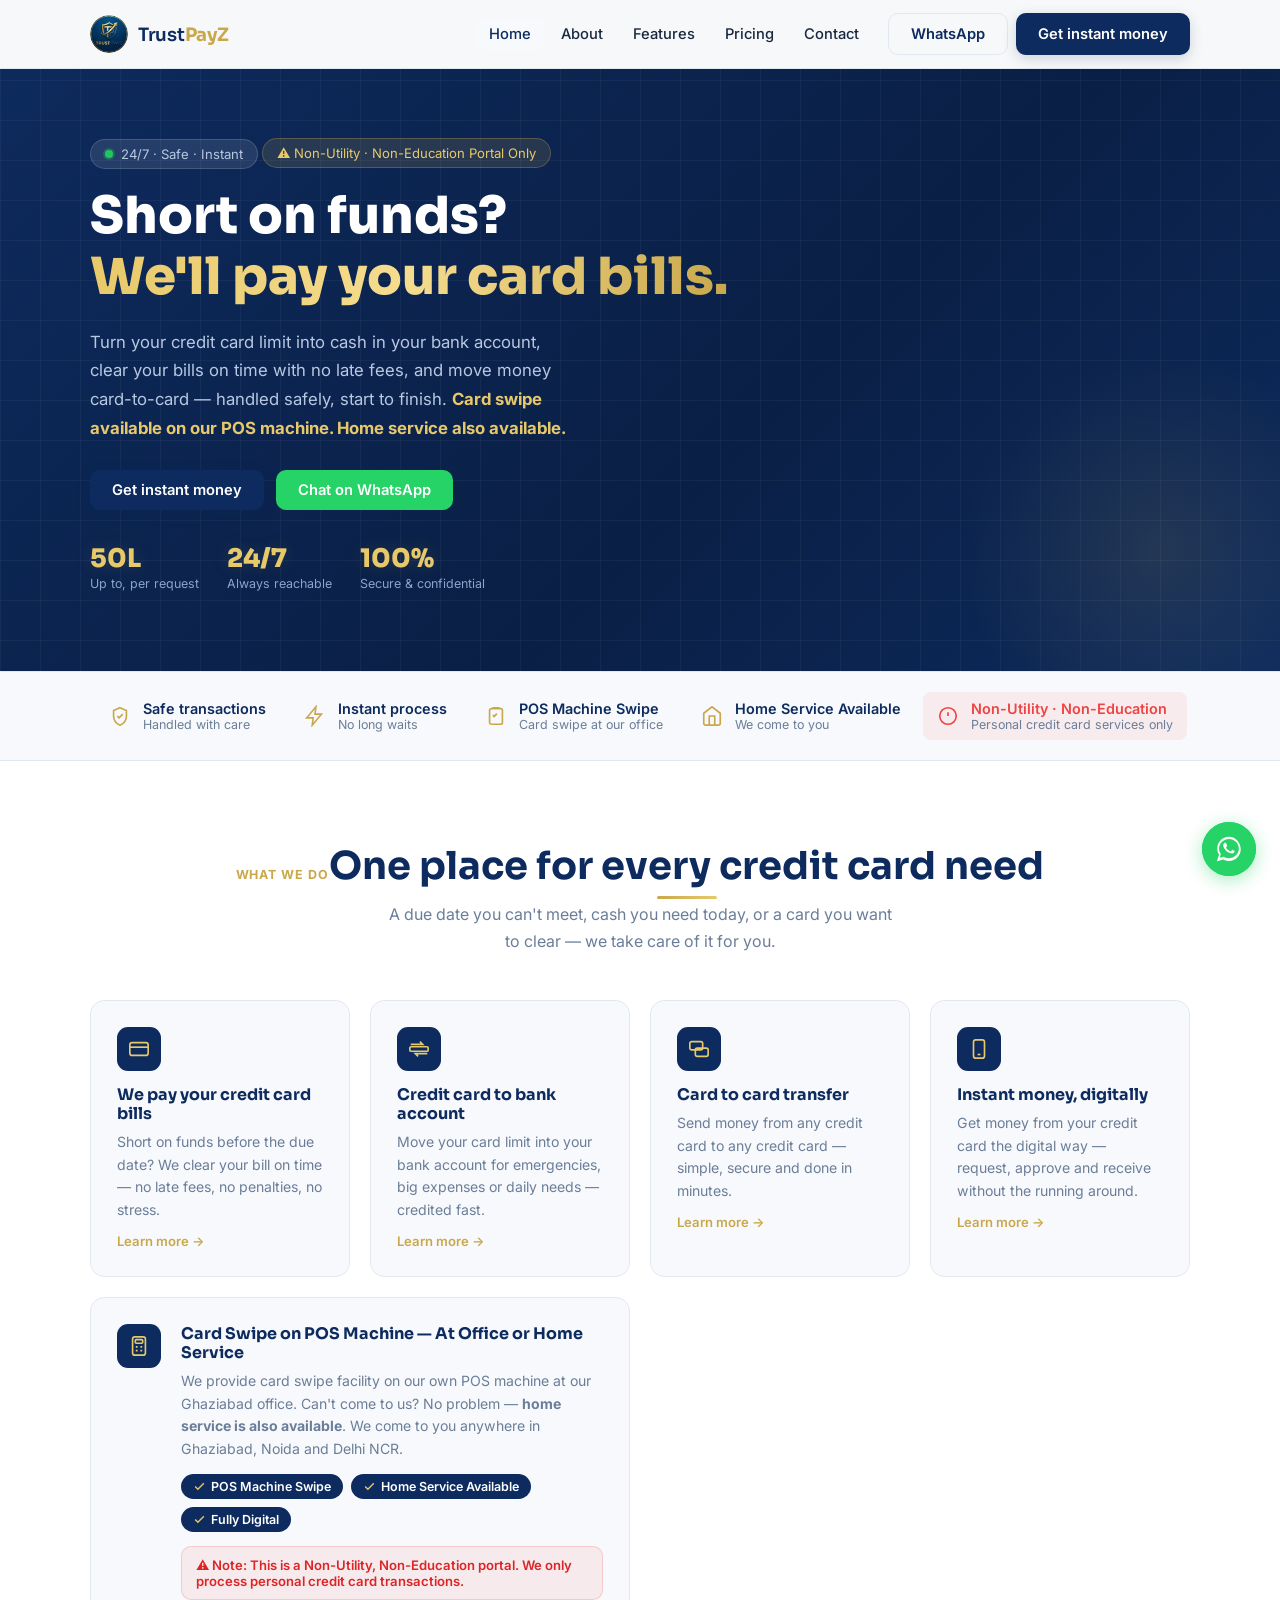
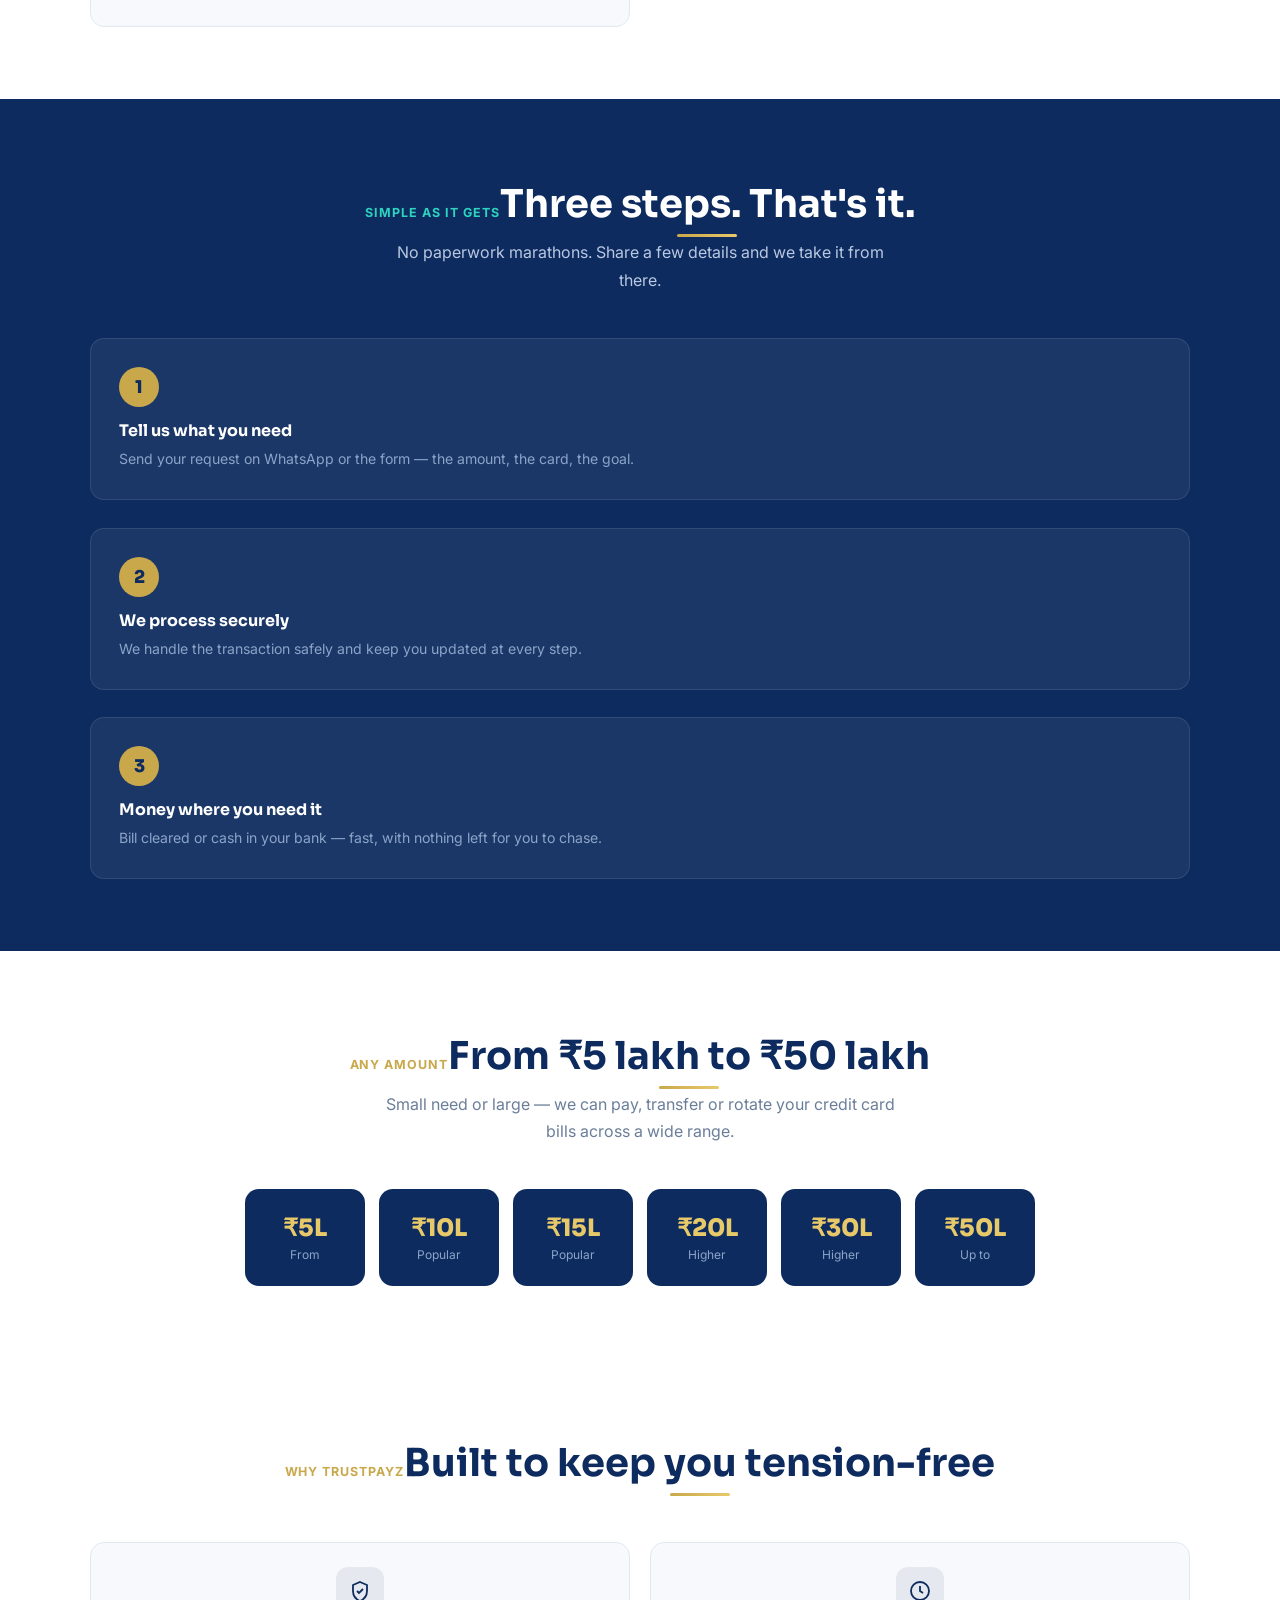
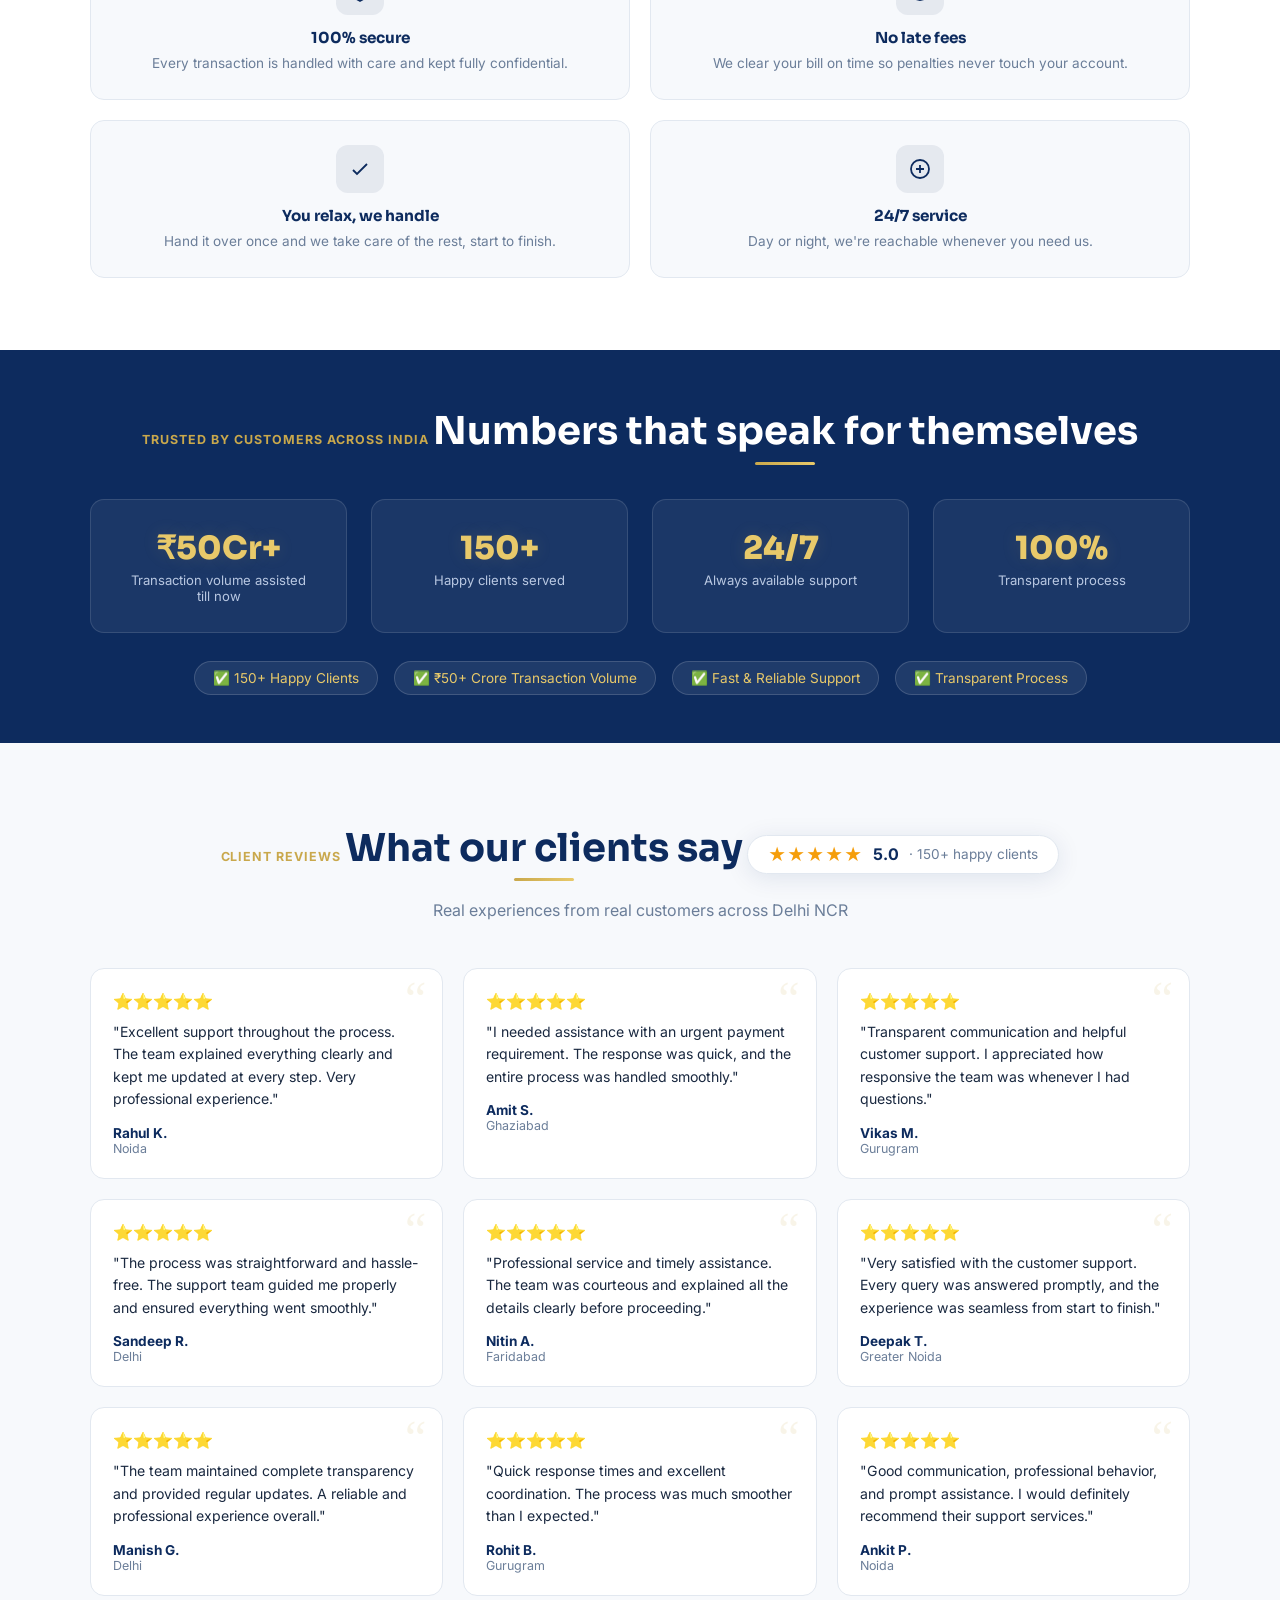
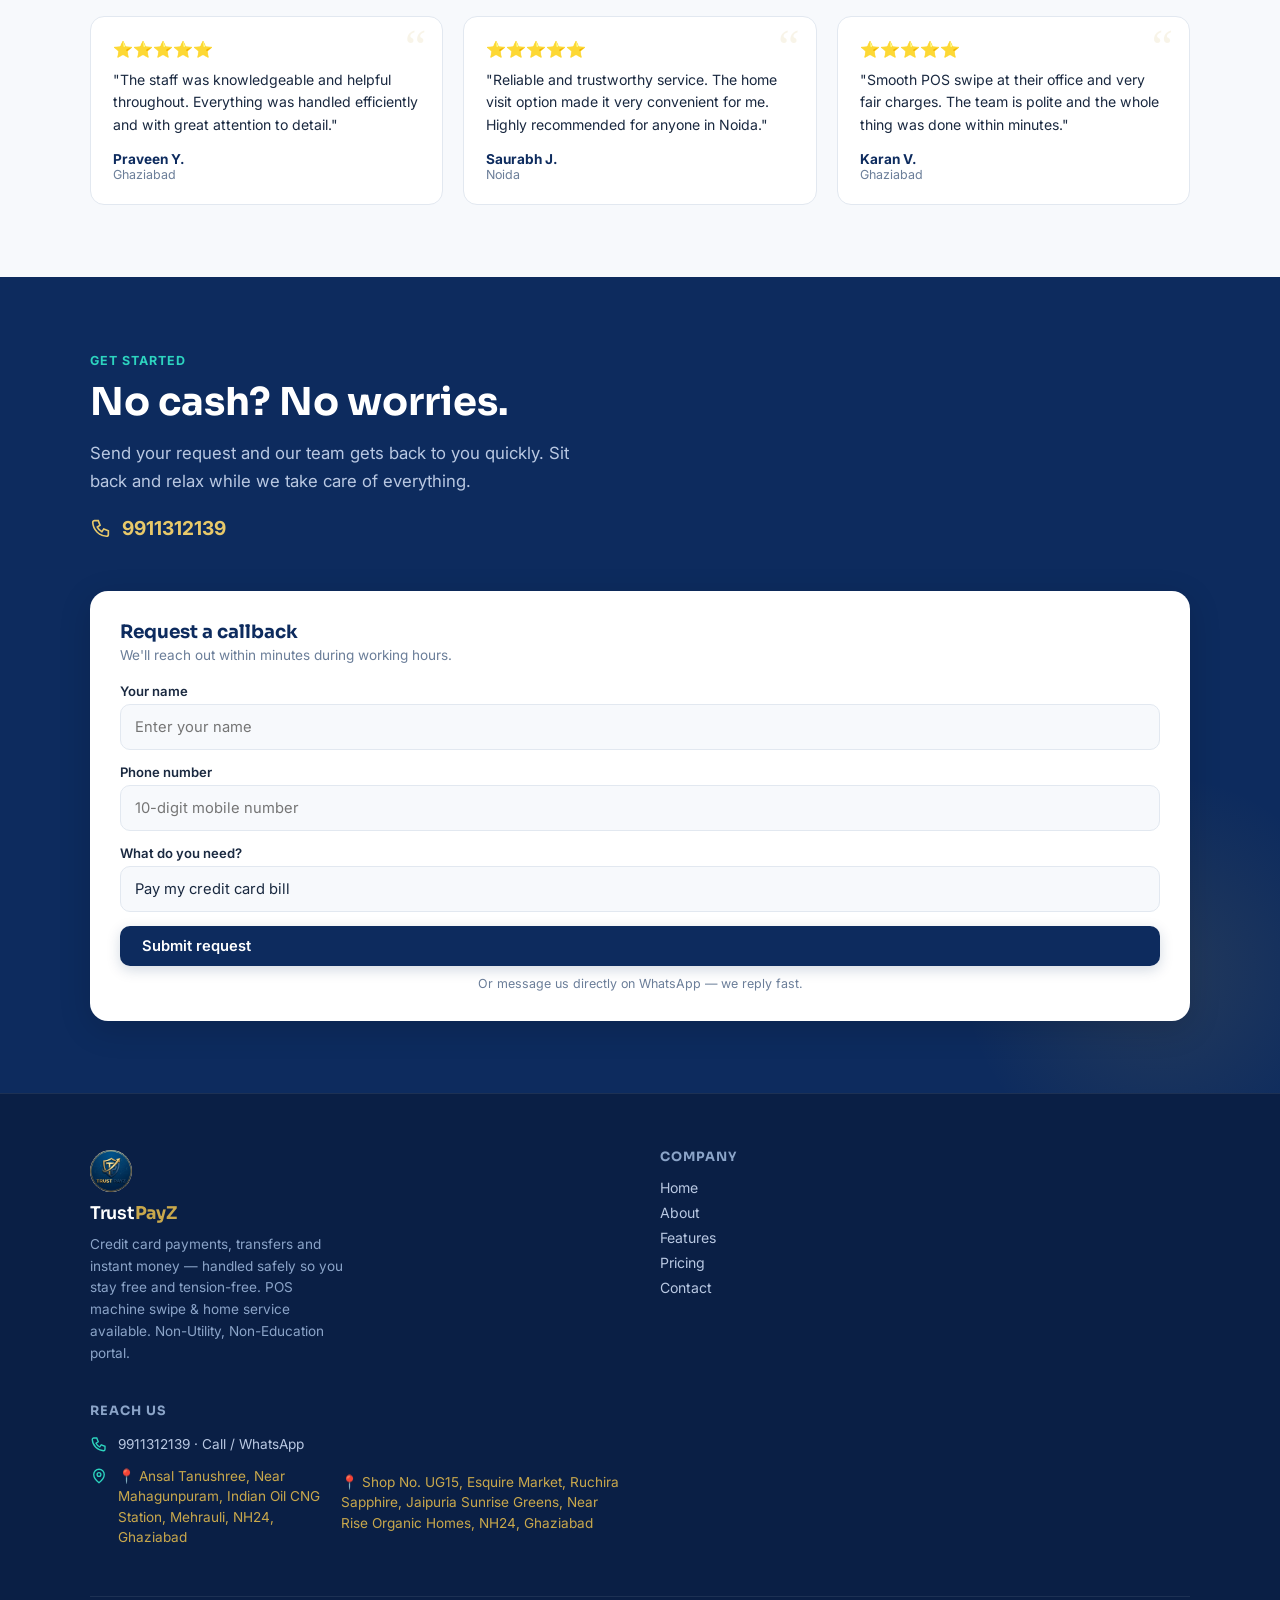
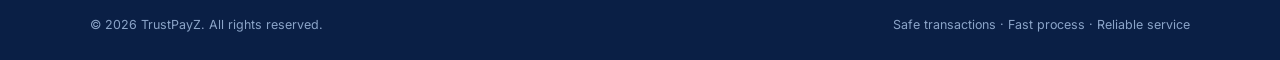
==== commit 3c900b39: "Add files via upload" ====
--- a/index.html
+++ b/index.html
@@ -5,9 +5,10 @@
 <meta name="viewport" content="width=device-width, initial-scale=1.0">
 <title>TrustPayZ — Credit Card to Bank Transfer | Instant Money Ghaziabad</title>
 <meta name="description" content="TrustPayZ — Turn your credit card limit into cash, pay credit card bills on time, card to card transfers. Safe, fast, 24/7. Serving Ghaziabad, Noida, Delhi NCR. Call 9911312139.">
-<meta name="keywords" content="credit card to bank transfer Ghaziabad, credit card bill payment Ghaziabad, card to card transfer, instant money credit card, credit card rotation Ghaziabad, TrustPayZ, credit card se paise kaise nikale, credit card cash Noida, credit card cash Delhi NCR">
+<meta name="keywords" content="credit card to bank transfer Ghaziabad, credit card to credit card payment Ghaziabad, credit card to cash Ghaziabad, credit card to bank transfer Noida, credit card to credit card payment Noida, credit card to cash Noida, credit card to credit card payment Lucknow, credit card bill payment Ghaziabad, card to card transfer Delhi NCR, instant money credit card, credit card rotation Ghaziabad, TrustPayZ, credit card se paise kaise nikale, credit card cash Noida, credit card swipe POS Ghaziabad, home service credit card Ghaziabad, non utility credit card payment">
 <meta name="robots" content="index, follow, max-snippet:-1, max-image-preview:large">
 <meta name="author" content="TrustPayZ">
+<meta name="google-site-verification" content="Iqjz56xpflcFmqf6qWwyQDgr4alzAd6aOWksO4uBt1Y">
 <meta name="geo.region" content="IN-UP">
 <meta name="geo.placename" content="Ghaziabad">
 <meta name="geo.position" content="28.6692;77.4538">
@@ -40,6 +41,7 @@
 <link rel="preconnect" href="https://fonts.gstatic.com" crossorigin>
 <link href="https://fonts.googleapis.com/css2?family=Sora:wght@400;500;600;700;800&family=Inter:wght@400;450;500;600&display=swap" rel="stylesheet">
 <link rel="stylesheet" href="assets/styles.css">
+<link rel="stylesheet" href="assets/enhance.css">
 <link rel="icon" type="image/png" href="assets/favicon.png">
 </head>
 <body>
@@ -64,8 +66,9 @@
   <div class="wrap hero-grid">
     <div>
       <div class="badge rv"><span class="pulse"></span> 24/7 · Safe · Instant</div>
+      <div class="badge rv" style="margin-top:8px;background:rgba(201,168,76,.15);border-color:rgba(201,168,76,.3);color:var(--gold2)">⚠️ Non-Utility · Non-Education Portal Only</div>
       <h1 class="rv">Short on funds?<br><span class="hl">We'll pay your card bills.</span></h1>
-      <p class="lead rv">Turn your credit card limit into cash in your bank account, clear your bills on time with no late fees, and move money card-to-card — handled safely, start to finish.</p>
+      <p class="lead rv">Turn your credit card limit into cash in your bank account, clear your bills on time with no late fees, and move money card-to-card — handled safely, start to finish. <strong style="color:var(--gold2)">Card swipe available on our POS machine. Home service also available.</strong></p>
       <div class="hero-cta rv">
         <a href="contact.html#apply" class="btn btn-primary">Get instant money</a>
         <a href="https://wa.me/919911312139" class="btn btn-wa">Chat on WhatsApp</a>
@@ -114,8 +117,9 @@
   <div class="wrap ribbon-in">
     <div class="ritem"><svg viewBox="0 0 24 24"><path d="M12 3l7 3v6c0 5-3.5 8.5-7 10-3.5-1.5-7-5-7-10V6l7-3z"/><path d="M9 12l2 2 4-4"/></svg><div><div class="rt">Safe transactions</div><div class="rs">Handled with care</div></div></div>
     <div class="ritem"><svg viewBox="0 0 24 24"><path d="M13 2L3 14h7l-1 8 10-12h-7l1-8z"/></svg><div><div class="rt">Instant process</div><div class="rs">No long waits</div></div></div>
-    <div class="ritem"><svg viewBox="0 0 24 24"><circle cx="12" cy="12" r="9"/><path d="M12 8v8M8 12h8"/></svg><div><div class="rt">24/7 service</div><div class="rs">Day or night</div></div></div>
-    <div class="ritem"><svg viewBox="0 0 24 24"><path d="M20 6L9 17l-5-5"/></svg><div><div class="rt">Reliable support</div><div class="rs">We handle it</div></div></div>
+    <div class="ritem"><svg viewBox="0 0 24 24"><rect x="5" y="4" width="14" height="17" rx="2"/><path d="M9 4V3h6v1"/><path d="M8.5 11l1.5 1.5 3-3"/></svg><div><div class="rt">POS Machine Swipe</div><div class="rs">Card swipe at our office</div></div></div>
+    <div class="ritem"><svg viewBox="0 0 24 24"><path d="M3 9l9-7 9 7v11a2 2 0 01-2 2H5a2 2 0 01-2-2z"/><path d="M9 22V12h6v10"/></svg><div><div class="rt">Home Service Available</div><div class="rs">We come to you</div></div></div>
+    <div class="ritem" style="background:rgba(239,68,68,.08);border-radius:8px;padding:8px 14px"><svg viewBox="0 0 24 24" style="stroke:#EF4444"><circle cx="12" cy="12" r="9"/><path d="M12 8v4M12 16h.01"/></svg><div><div class="rt" style="color:#EF4444">Non-Utility · Non-Education</div><div class="rs">Personal credit card services only</div></div></div>
   </div>
 </div>
 
@@ -130,11 +134,15 @@
       <div class="scard wide rv">
         <div class="si"><svg viewBox="0 0 24 24"><rect x="5" y="2" width="14" height="20" rx="2.5"/><rect x="8" y="5" width="8" height="4" rx="1"/><path d="M8.5 13h2M13.5 13h2M8.5 17h2M13.5 17h2"/></svg></div>
         <div class="wbody">
-          <h3>Swipe your card — in person or online</h3>
-          <p>Prefer to do it on the spot? We can swipe your card on our machine and process it right there. Short on time? The exact same process runs fully digitally — whichever suits you.</p>
+          <h3>Card Swipe on POS Machine — At Office or Home Service</h3>
+          <p>We provide card swipe facility on our own POS machine at our Ghaziabad office. Can't come to us? No problem — <strong>home service is also available</strong>. We come to you anywhere in Ghaziabad, Noida and Delhi NCR.</p>
           <div class="modes">
-            <span class="mode-pill"><svg viewBox="0 0 24 24"><path d="M20 6L9 17l-5-5"/></svg> In-person swipe</span>
-            <span class="mode-pill"><svg viewBox="0 0 24 24"><path d="M20 6L9 17l-5-5"/></svg> Fully digital</span>
+            <span class="mode-pill"><svg viewBox="0 0 24 24"><path d="M20 6L9 17l-5-5"/></svg> POS Machine Swipe</span>
+            <span class="mode-pill"><svg viewBox="0 0 24 24"><path d="M20 6L9 17l-5-5"/></svg> Home Service Available</span>
+            <span class="mode-pill"><svg viewBox="0 0 24 24"><path d="M20 6L9 17l-5-5"/></svg> Fully Digital</span>
+          </div>
+          <div style="margin-top:14px;background:rgba(239,68,68,.08);border:1px solid rgba(239,68,68,.2);border-radius:10px;padding:10px 14px;font-size:.82rem;color:#DC2626;font-weight:600">
+            ⚠️ Note: This is a Non-Utility, Non-Education portal. We only process personal credit card transactions.
           </div>
         </div>
       </div>
@@ -180,6 +188,130 @@
   </div>
 </section>
 
+<!-- TRUST STATS SECTION -->
+<section class="blk" style="background:var(--navy);padding:48px 0">
+  <div class="wrap">
+    <div class="head rv" style="margin-bottom:32px">
+      <span class="eyebrow" style="color:var(--gold);justify-content:center">Trusted by customers across India</span>
+      <h2 style="color:var(--white)">Numbers that speak for themselves</h2>
+    </div>
+    <div class="statband">
+      <div class="statbox rv" style="background:rgba(255,255,255,.06);border:1px solid rgba(255,255,255,.12)">
+        <div class="v" style="color:var(--gold2)">₹50Cr+</div>
+        <div class="l" style="color:#B9C8E2">Transaction volume assisted till now</div>
+      </div>
+      <div class="statbox rv" style="background:rgba(255,255,255,.06);border:1px solid rgba(255,255,255,.12)">
+        <div class="v" style="color:var(--gold2)">150+</div>
+        <div class="l" style="color:#B9C8E2">Happy clients served</div>
+      </div>
+      <div class="statbox rv" style="background:rgba(255,255,255,.06);border:1px solid rgba(255,255,255,.12)">
+        <div class="v" style="color:var(--gold2)">24/7</div>
+        <div class="l" style="color:#B9C8E2">Always available support</div>
+      </div>
+      <div class="statbox rv" style="background:rgba(255,255,255,.06);border:1px solid rgba(255,255,255,.12)">
+        <div class="v" style="color:var(--gold2)">100%</div>
+        <div class="l" style="color:#B9C8E2">Transparent process</div>
+      </div>
+    </div>
+    <div style="display:flex;gap:16px;justify-content:center;flex-wrap:wrap;margin-top:28px" class="rv">
+      <span style="background:rgba(255,255,255,.08);border:1px solid rgba(255,255,255,.15);border-radius:100px;padding:8px 18px;font-size:.85rem;color:var(--gold2)">✅ 150+ Happy Clients</span>
+      <span style="background:rgba(255,255,255,.08);border:1px solid rgba(255,255,255,.15);border-radius:100px;padding:8px 18px;font-size:.85rem;color:var(--gold2)">✅ ₹50+ Crore Transaction Volume</span>
+      <span style="background:rgba(255,255,255,.08);border:1px solid rgba(255,255,255,.15);border-radius:100px;padding:8px 18px;font-size:.85rem;color:var(--gold2)">✅ Fast & Reliable Support</span>
+      <span style="background:rgba(255,255,255,.08);border:1px solid rgba(255,255,255,.15);border-radius:100px;padding:8px 18px;font-size:.85rem;color:var(--gold2)">✅ Transparent Process</span>
+    </div>
+  </div>
+</section>
+
+<!-- REVIEWS SECTION -->
+<section class="blk" style="background:var(--bg)">
+  <div class="wrap">
+    <div class="head rv">
+      <span class="eyebrow" style="justify-content:center">Client reviews</span>
+      <h2 style="color:var(--navy)">What our clients say</h2>
+      <div style="display:inline-flex;align-items:center;gap:10px;background:var(--white);border:1px solid var(--line);border-radius:100px;padding:8px 20px;margin-top:8px;box-shadow:var(--shadow)">
+        <span style="color:#F59E0B;font-size:1.1rem;letter-spacing:1px">★★★★★</span>
+        <span style="font-weight:700;color:var(--navy);font-size:1rem">5.0</span>
+        <span style="color:var(--muted);font-size:.85rem">· 150+ happy clients</span>
+      </div>
+      <p style="margin-top:14px">Real experiences from real customers across Delhi NCR</p>
+    </div>
+    <div style="display:grid;grid-template-columns:repeat(3,1fr);gap:20px" class="reviews-grid">
+      <div class="rv" style="background:var(--white);border:1px solid var(--line);border-radius:14px;padding:22px">
+        <div style="color:#F59E0B;font-size:1rem;margin-bottom:10px">⭐⭐⭐⭐⭐</div>
+        <p style="font-size:.88rem;color:var(--ink);line-height:1.6;margin-bottom:14px">"Excellent support throughout the process. The team explained everything clearly and kept me updated at every step. Very professional experience."</p>
+        <div style="font-weight:700;font-size:.85rem;color:var(--navy)">Rahul K.</div>
+        <div style="font-size:.78rem;color:var(--muted)">Noida</div>
+      </div>
+      <div class="rv" style="background:var(--white);border:1px solid var(--line);border-radius:14px;padding:22px">
+        <div style="color:#F59E0B;font-size:1rem;margin-bottom:10px">⭐⭐⭐⭐⭐</div>
+        <p style="font-size:.88rem;color:var(--ink);line-height:1.6;margin-bottom:14px">"I needed assistance with an urgent payment requirement. The response was quick, and the entire process was handled smoothly."</p>
+        <div style="font-weight:700;font-size:.85rem;color:var(--navy)">Amit S.</div>
+        <div style="font-size:.78rem;color:var(--muted)">Ghaziabad</div>
+      </div>
+      <div class="rv" style="background:var(--white);border:1px solid var(--line);border-radius:14px;padding:22px">
+        <div style="color:#F59E0B;font-size:1rem;margin-bottom:10px">⭐⭐⭐⭐⭐</div>
+        <p style="font-size:.88rem;color:var(--ink);line-height:1.6;margin-bottom:14px">"Transparent communication and helpful customer support. I appreciated how responsive the team was whenever I had questions."</p>
+        <div style="font-weight:700;font-size:.85rem;color:var(--navy)">Vikas M.</div>
+        <div style="font-size:.78rem;color:var(--muted)">Gurugram</div>
+      </div>
+      <div class="rv" style="background:var(--white);border:1px solid var(--line);border-radius:14px;padding:22px">
+        <div style="color:#F59E0B;font-size:1rem;margin-bottom:10px">⭐⭐⭐⭐⭐</div>
+        <p style="font-size:.88rem;color:var(--ink);line-height:1.6;margin-bottom:14px">"The process was straightforward and hassle-free. The support team guided me properly and ensured everything went smoothly."</p>
+        <div style="font-weight:700;font-size:.85rem;color:var(--navy)">Sandeep R.</div>
+        <div style="font-size:.78rem;color:var(--muted)">Delhi</div>
+      </div>
+      <div class="rv" style="background:var(--white);border:1px solid var(--line);border-radius:14px;padding:22px">
+        <div style="color:#F59E0B;font-size:1rem;margin-bottom:10px">⭐⭐⭐⭐⭐</div>
+        <p style="font-size:.88rem;color:var(--ink);line-height:1.6;margin-bottom:14px">"Professional service and timely assistance. The team was courteous and explained all the details clearly before proceeding."</p>
+        <div style="font-weight:700;font-size:.85rem;color:var(--navy)">Nitin A.</div>
+        <div style="font-size:.78rem;color:var(--muted)">Faridabad</div>
+      </div>
+      <div class="rv" style="background:var(--white);border:1px solid var(--line);border-radius:14px;padding:22px">
+        <div style="color:#F59E0B;font-size:1rem;margin-bottom:10px">⭐⭐⭐⭐⭐</div>
+        <p style="font-size:.88rem;color:var(--ink);line-height:1.6;margin-bottom:14px">"Very satisfied with the customer support. Every query was answered promptly, and the experience was seamless from start to finish."</p>
+        <div style="font-weight:700;font-size:.85rem;color:var(--navy)">Deepak T.</div>
+        <div style="font-size:.78rem;color:var(--muted)">Greater Noida</div>
+      </div>
+      <div class="rv" style="background:var(--white);border:1px solid var(--line);border-radius:14px;padding:22px">
+        <div style="color:#F59E0B;font-size:1rem;margin-bottom:10px">⭐⭐⭐⭐⭐</div>
+        <p style="font-size:.88rem;color:var(--ink);line-height:1.6;margin-bottom:14px">"The team maintained complete transparency and provided regular updates. A reliable and professional experience overall."</p>
+        <div style="font-weight:700;font-size:.85rem;color:var(--navy)">Manish G.</div>
+        <div style="font-size:.78rem;color:var(--muted)">Delhi</div>
+      </div>
+      <div class="rv" style="background:var(--white);border:1px solid var(--line);border-radius:14px;padding:22px">
+        <div style="color:#F59E0B;font-size:1rem;margin-bottom:10px">⭐⭐⭐⭐⭐</div>
+        <p style="font-size:.88rem;color:var(--ink);line-height:1.6;margin-bottom:14px">"Quick response times and excellent coordination. The process was much smoother than I expected."</p>
+        <div style="font-weight:700;font-size:.85rem;color:var(--navy)">Rohit B.</div>
+        <div style="font-size:.78rem;color:var(--muted)">Gurugram</div>
+      </div>
+      <div class="rv" style="background:var(--white);border:1px solid var(--line);border-radius:14px;padding:22px">
+        <div style="color:#F59E0B;font-size:1rem;margin-bottom:10px">⭐⭐⭐⭐⭐</div>
+        <p style="font-size:.88rem;color:var(--ink);line-height:1.6;margin-bottom:14px">"Good communication, professional behavior, and prompt assistance. I would definitely recommend their support services."</p>
+        <div style="font-weight:700;font-size:.85rem;color:var(--navy)">Ankit P.</div>
+        <div style="font-size:.78rem;color:var(--muted)">Noida</div>
+      </div>
+      <div class="rv" style="background:var(--white);border:1px solid var(--line);border-radius:14px;padding:22px">
+        <div style="color:#F59E0B;font-size:1rem;margin-bottom:10px">⭐⭐⭐⭐⭐</div>
+        <p style="font-size:.88rem;color:var(--ink);line-height:1.6;margin-bottom:14px">"The staff was knowledgeable and helpful throughout. Everything was handled efficiently and with great attention to detail."</p>
+        <div style="font-weight:700;font-size:.85rem;color:var(--navy)">Praveen Y.</div>
+        <div style="font-size:.78rem;color:var(--muted)">Ghaziabad</div>
+      </div>
+      <div class="rv" style="background:var(--white);border:1px solid var(--line);border-radius:14px;padding:22px">
+        <div style="color:#F59E0B;font-size:1rem;margin-bottom:10px">⭐⭐⭐⭐⭐</div>
+        <p style="font-size:.88rem;color:var(--ink);line-height:1.6;margin-bottom:14px">"Reliable and trustworthy service. The home visit option made it very convenient for me. Highly recommended for anyone in Noida."</p>
+        <div style="font-weight:700;font-size:.85rem;color:var(--navy)">Saurabh J.</div>
+        <div style="font-size:.78rem;color:var(--muted)">Noida</div>
+      </div>
+      <div class="rv" style="background:var(--white);border:1px solid var(--line);border-radius:14px;padding:22px">
+        <div style="color:#F59E0B;font-size:1rem;margin-bottom:10px">⭐⭐⭐⭐⭐</div>
+        <p style="font-size:.88rem;color:var(--ink);line-height:1.6;margin-bottom:14px">"Smooth POS swipe at their office and very fair charges. The team is polite and the whole thing was done within minutes."</p>
+        <div style="font-weight:700;font-size:.85rem;color:var(--navy)">Karan V.</div>
+        <div style="font-size:.78rem;color:var(--muted)">Ghaziabad</div>
+      </div>
+    </div>
+  </div>
+</section>
+
 <section class="blk cta" id="apply">
   <div class="aurora"><i class="b2"></i></div>
   <div class="wrap cta-grid">
@@ -204,7 +336,7 @@
 <footer id="contact-foot">
   <div class="wrap">
     <div class="fgrid">
-      <div class="fbrand"><img src="assets/logo.png" alt="TrustPayZ" class="flogo"><span class="brand-name">Trust<b>PayZ</b></span><p>Credit card payments, transfers and instant money — handled safely so you stay free and tension-free.</p></div>
+      <div class="fbrand"><img src="assets/logo.png" alt="TrustPayZ" class="flogo"><span class="brand-name">Trust<b>PayZ</b></span><p>Credit card payments, transfers and instant money — handled safely so you stay free and tension-free. POS machine swipe &amp; home service available. Non-Utility, Non-Education portal.</p></div>
       <div><h4>Company</h4><a href="index.html">Home</a><a href="about.html">About</a><a href="features.html">Features</a><a href="pricing.html">Pricing</a><a href="contact.html">Contact</a></div>
       <div><h4>Reach us</h4>
         <div class="cline"><svg viewBox="0 0 24 24" fill="none" stroke="#2DD4BF" stroke-width="1.8"><path d="M5 4h4l2 5-3 2a11 11 0 005 5l2-3 5 2v4a2 2 0 01-2 2A16 16 0 013 6a2 2 0 012-2z"/></svg><a href="https://wa.me/919911312139" target="_blank" rel="noopener">9911312139 · Call / WhatsApp</a></div>
@@ -220,6 +352,7 @@
 </a>
 
 <script src="assets/main.js"></script>
+<script src="assets/enhance.js" defer></script>
 <script src="assets/seo.js" defer></script>
 </body>
 </html>
--- a/assets/styles.css
+++ b/assets/styles.css
@@ -442,7 +442,13 @@
    MOBILE — all fixes here
    ══════════════════════════════════════════ */
 @media (max-width: 900px) {
-  .svc { grid-template-columns: 1fr 1fr; }
+  .reviews-grid { grid-template-columns: 1fr 1fr !important; }
+}
+@media (max-width: 640px) {
+  .reviews-grid { grid-template-columns: 1fr !important; }
+  .reviews-grid .rv:last-child { grid-column: 1 !important; }
+}
+
   .scard.wide { grid-column: span 2; }
   .why-grid { grid-template-columns: 1fr 1fr; }
   .split { grid-template-columns: 1fr; gap: 32px; }
--- a/assets/enhance.css
+++ b/assets/enhance.css
@@ -0,0 +1,223 @@
+/* ============================================================
+   TrustPayZ — enhance.css
+   Premium animations & polish layer (loads after styles.css)
+   Adds: gradient shimmer, card lifts, button shine, scroll
+   progress, staggered reveals, glow effects, micro-interactions
+   ============================================================ */
+
+/* ── SCROLL PROGRESS BAR (top of page) ── */
+#scroll-progress {
+  position: fixed; top: 0; left: 0; height: 3px; width: 0%;
+  background: linear-gradient(90deg, var(--gold), var(--gold2), var(--teal));
+  z-index: 200; transition: width .1s ease-out;
+  box-shadow: 0 0 10px rgba(201,168,76,.5);
+}
+
+/* ── ANIMATED GRADIENT on hero headline highlight ── */
+.hl {
+  background: linear-gradient(90deg, #E8C96A 0%, #F5DD8F 25%, #C9A84C 50%, #F5DD8F 75%, #E8C96A 100%);
+  background-size: 200% auto;
+  -webkit-background-clip: text; background-clip: text;
+  -webkit-text-fill-color: transparent;
+  animation: shimmer 4s linear infinite;
+}
+@keyframes shimmer {
+  to { background-position: 200% center; }
+}
+
+/* ── BUTTON SHINE SWEEP on hover ── */
+.btn { position: relative; overflow: hidden; }
+.btn::after {
+  content: ""; position: absolute; top: 0; left: -100%;
+  width: 100%; height: 100%;
+  background: linear-gradient(120deg, transparent, rgba(255,255,255,.35), transparent);
+  transition: left .6s ease;
+}
+.btn:hover::after { left: 100%; }
+
+/* ── PRIMARY BUTTON pulse glow ── */
+.btn-primary {
+  box-shadow: 0 4px 14px rgba(13,43,94,0.18);
+}
+.hero-cta .btn-primary, .nav-act .btn-primary {
+  animation: gentlePulse 2.6s ease-in-out infinite;
+}
+@keyframes gentlePulse {
+  0%, 100% { box-shadow: 0 4px 14px rgba(13,43,94,0.18); }
+  50% { box-shadow: 0 6px 22px rgba(201,168,76,0.35); }
+}
+
+/* ── ENHANCED CARD HOVER (services, why, reviews) ── */
+.scard, .wcard, .stp, .acard {
+  transition: transform .35s cubic-bezier(.2,.8,.2,1), box-shadow .35s ease, border-color .35s ease;
+  will-change: transform;
+}
+.scard:hover {
+  transform: translateY(-6px) scale(1.01);
+  box-shadow: 0 18px 40px rgba(13,43,94,0.16);
+}
+.wcard:hover {
+  transform: translateY(-5px);
+  box-shadow: 0 16px 36px rgba(13,43,94,0.14);
+  border-color: var(--gold);
+}
+.acard:hover {
+  transform: translateY(-5px) scale(1.04);
+  box-shadow: 0 16px 32px rgba(13,43,94,0.22);
+}
+
+/* ── SERVICE ICON animated on card hover ── */
+.scard .si, .wcard .wi {
+  transition: transform .4s cubic-bezier(.2,.8,.2,1), background .3s ease;
+}
+.scard:hover .si {
+  transform: rotate(-6deg) scale(1.08);
+  background: var(--gold);
+}
+.scard:hover .si svg { stroke: var(--navy); }
+.wcard:hover .wi { transform: scale(1.12); background: rgba(201,168,76,.18); }
+
+/* ── REVIEW CARDS lift + gold edge ── */
+.reviews-grid > div {
+  transition: transform .35s cubic-bezier(.2,.8,.2,1), box-shadow .35s ease, border-color .35s ease;
+  position: relative;
+}
+.reviews-grid > div:hover {
+  transform: translateY(-5px);
+  box-shadow: 0 16px 36px rgba(13,43,94,0.13);
+  border-color: var(--gold) !important;
+}
+.reviews-grid > div::before {
+  content: "\201C"; position: absolute; top: 6px; right: 16px;
+  font-family: Georgia, serif; font-size: 3rem; color: var(--gold);
+  opacity: .12; line-height: 1;
+}
+
+/* ── STAR rating subtle shimmer ── */
+.reviews-grid > div > div:first-child {
+  animation: starGlow 3s ease-in-out infinite;
+}
+@keyframes starGlow {
+  0%, 100% { filter: drop-shadow(0 0 0 rgba(245,158,11,0)); }
+  50% { filter: drop-shadow(0 0 4px rgba(245,158,11,.4)); }
+}
+
+/* ── STAT NUMBERS glow on reveal ── */
+.statbox .v, .hstat .v, .pc-amt {
+  text-shadow: 0 0 18px rgba(232,201,106,0.15);
+}
+
+/* ── RIBBON items hover ── */
+.ritem {
+  transition: transform .3s ease, background .3s ease;
+  border-radius: 10px;
+}
+.ritem:hover {
+  transform: translateY(-3px);
+  background: rgba(13,43,94,.04);
+}
+.ritem:hover svg { animation: wiggle .5s ease; }
+@keyframes wiggle {
+  0%,100% { transform: rotate(0); }
+  25% { transform: rotate(-8deg); }
+  75% { transform: rotate(8deg); }
+}
+
+/* ── STAGGERED REVEAL (children animate in sequence) ── */
+.rv { transition: opacity .6s cubic-bezier(.2,.8,.2,1), transform .6s cubic-bezier(.2,.8,.2,1); }
+.svc .rv:nth-child(1) { transition-delay: 0s; }
+.svc .rv:nth-child(2) { transition-delay: .08s; }
+.svc .rv:nth-child(3) { transition-delay: .16s; }
+.svc .rv:nth-child(4) { transition-delay: .24s; }
+.svc .rv:nth-child(5) { transition-delay: .32s; }
+.why-grid .rv:nth-child(1) { transition-delay: 0s; }
+.why-grid .rv:nth-child(2) { transition-delay: .1s; }
+.why-grid .rv:nth-child(3) { transition-delay: .2s; }
+.why-grid .rv:nth-child(4) { transition-delay: .3s; }
+
+/* ── FLOATING payment card (hero) gentle bob ── */
+.pcard { animation: floatBob 5s ease-in-out infinite; }
+@keyframes floatBob {
+  0%, 100% { transform: translateY(0); }
+  50% { transform: translateY(-10px); }
+}
+.float-chip.fc-1 { animation: floatBob 5s ease-in-out infinite .5s; }
+.float-chip.fc-2 { animation: floatBob 5s ease-in-out infinite 1s; }
+
+/* ── BADGE shine for non-utility warning ── */
+.badge {
+  transition: transform .3s ease;
+}
+.badge:hover { transform: scale(1.03); }
+
+/* ── WHATSAPP FLOAT pulse ring ── */
+.wa-float { position: fixed; }
+.wa-float::before {
+  content: ""; position: absolute; inset: 0; border-radius: 50%;
+  background: #25D366; z-index: -1;
+  animation: waPulse 2s ease-out infinite;
+}
+@keyframes waPulse {
+  0% { transform: scale(1); opacity: .6; }
+  100% { transform: scale(1.8); opacity: 0; }
+}
+
+/* ── NAV brand logo subtle spin on hover ── */
+.brand-mark { transition: transform .5s ease; }
+.brand:hover .brand-mark { transform: rotate(360deg); }
+
+/* ── SECTION HEADINGS underline grow on reveal ── */
+.head h2 { position: relative; display: inline-block; }
+.head h2::after {
+  content: ""; position: absolute; bottom: -10px; left: 50%;
+  width: 0; height: 3px; border-radius: 3px;
+  background: linear-gradient(90deg, var(--gold), var(--gold2));
+  transform: translateX(-50%); transition: width .7s ease .2s;
+}
+.head.visible h2::after { width: 60px; }
+
+/* ── PRICING table row hover ── */
+.ptable tbody tr, .rtable tbody tr {
+  transition: background .25s ease;
+}
+.ptable tbody tr:hover, .rtable tbody tr:hover {
+  background: rgba(201,168,76,.07);
+}
+
+/* ── AMOUNT IN WORDS fade in ── */
+#eq-amount-words {
+  transition: opacity .3s ease;
+  animation: fadeInWord .4s ease;
+}
+@keyframes fadeInWord {
+  from { opacity: 0; transform: translateY(-4px); }
+  to { opacity: 1; transform: translateY(0); }
+}
+
+/* ── TRUST BADGES (pills) hover ── */
+section .wrap span[style*="border-radius:100px"] {
+  transition: transform .25s ease, background .25s ease;
+  cursor: default;
+}
+
+/* ── FORM inputs focus glow ── */
+.fld input:focus, .fld select:focus,
+.efield input:focus, .egroup input:focus,
+.price-in input:focus {
+  box-shadow: 0 0 0 3px rgba(201,168,76,.15);
+}
+
+/* ── SUBMIT buttons success state ── */
+.enq-submit, #f-submit {
+  transition: all .3s ease;
+}
+
+/* ── REDUCE MOTION for accessibility ── */
+@media (prefers-reduced-motion: reduce) {
+  *, *::before, *::after {
+    animation-duration: .01ms !important;
+    animation-iteration-count: 1 !important;
+    transition-duration: .01ms !important;
+  }
+  .hl { -webkit-text-fill-color: var(--gold2); }
+}
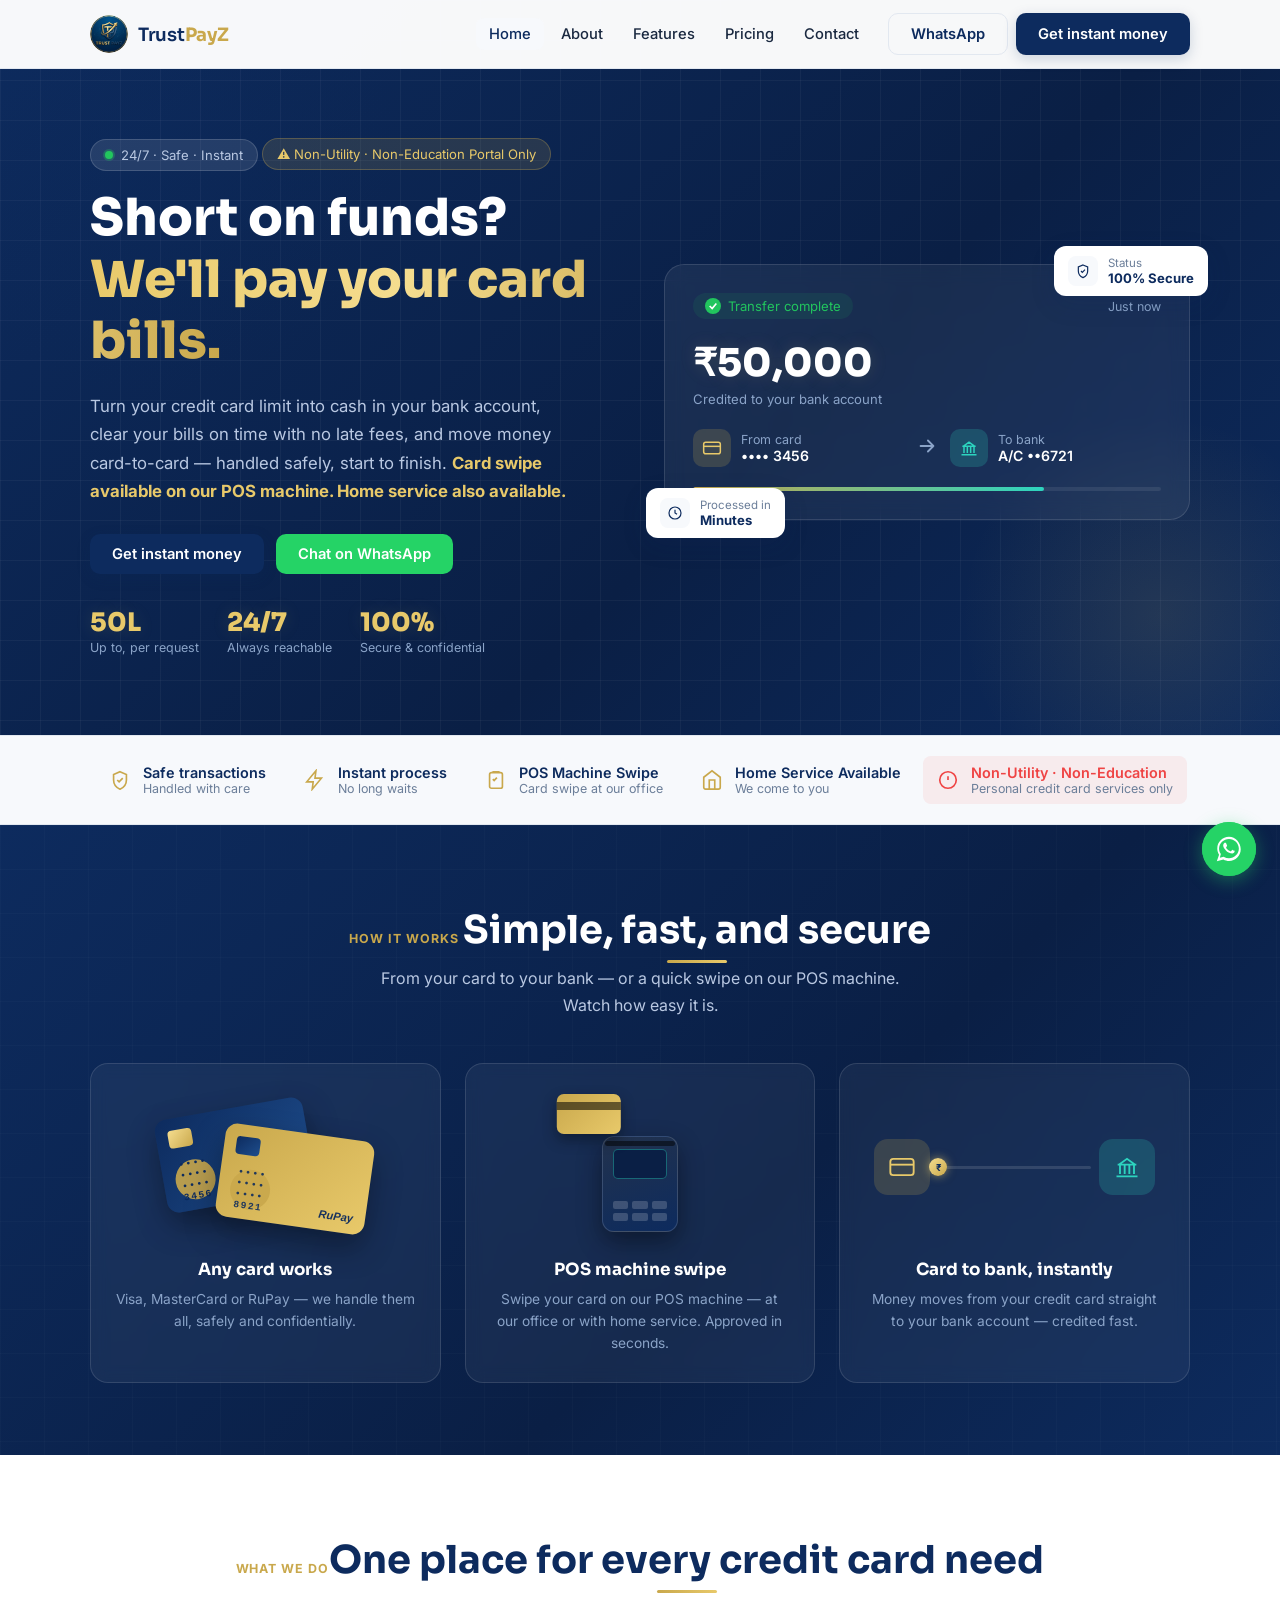
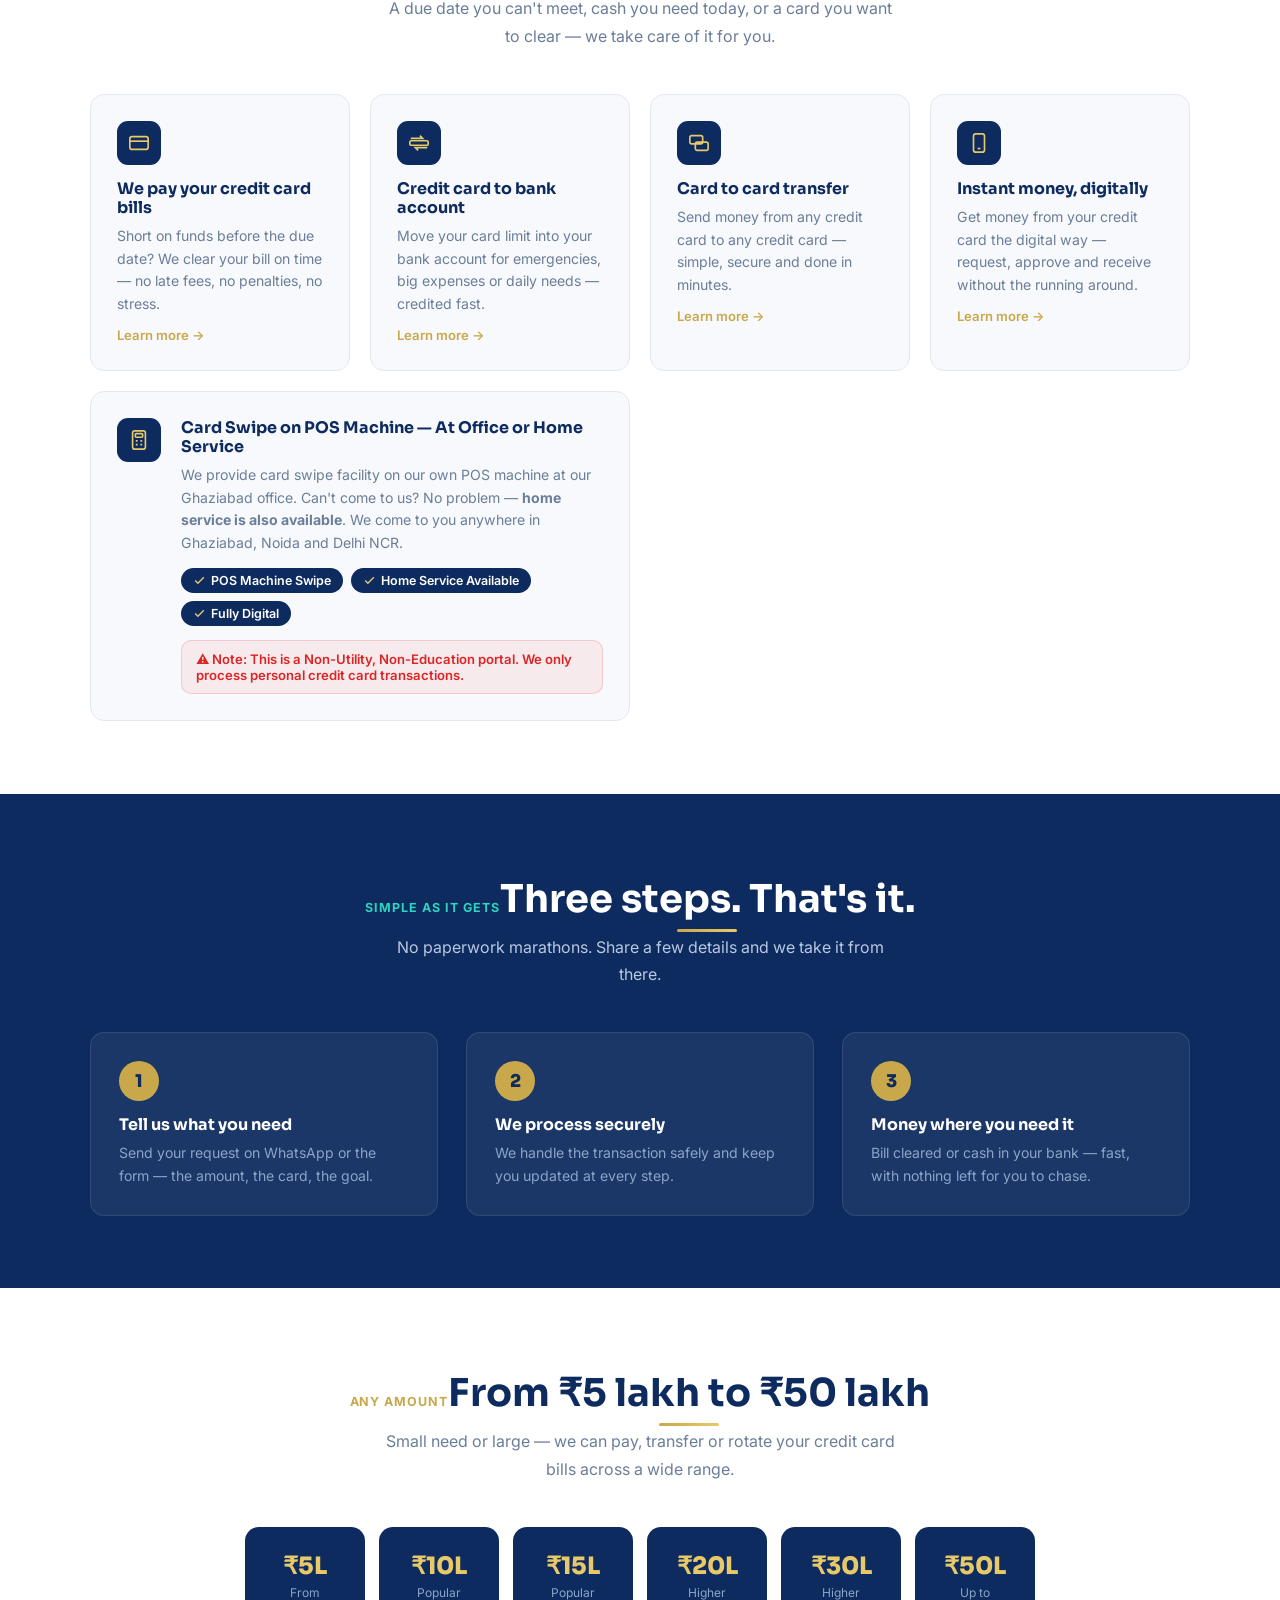
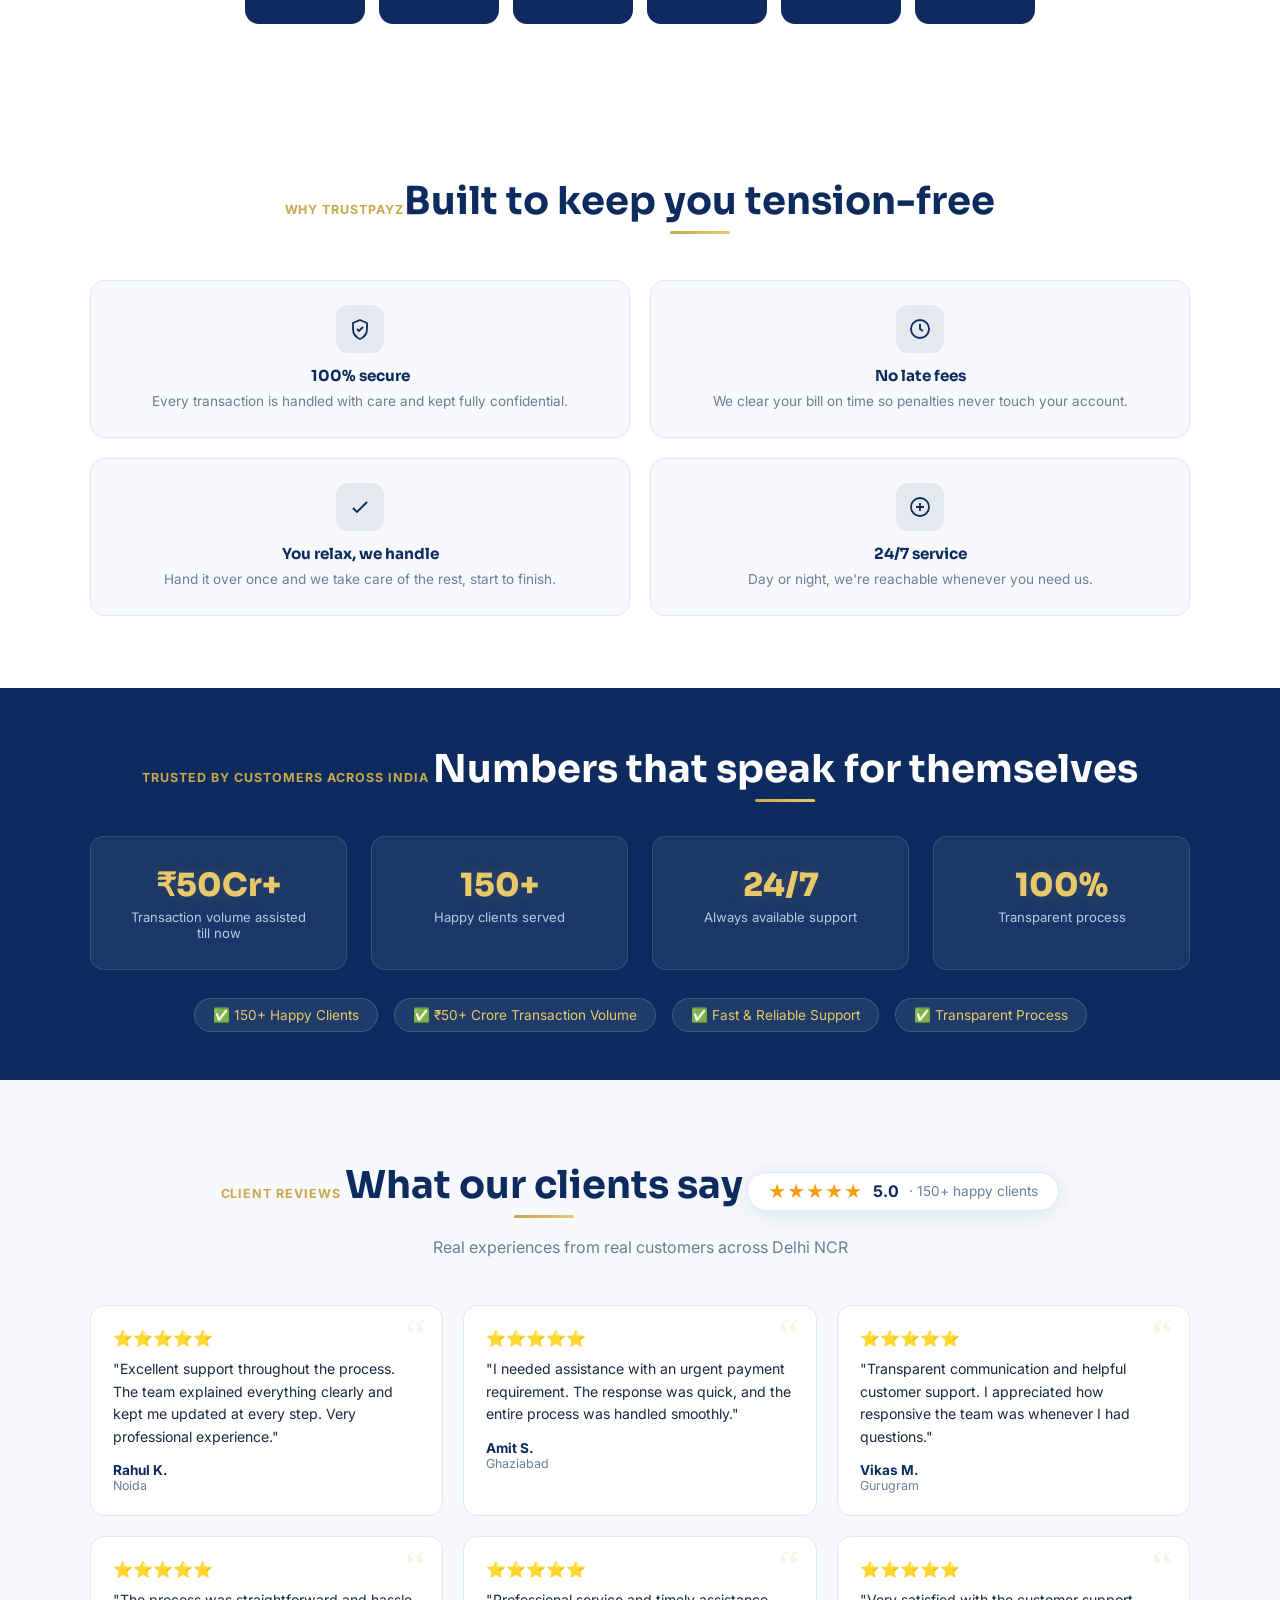
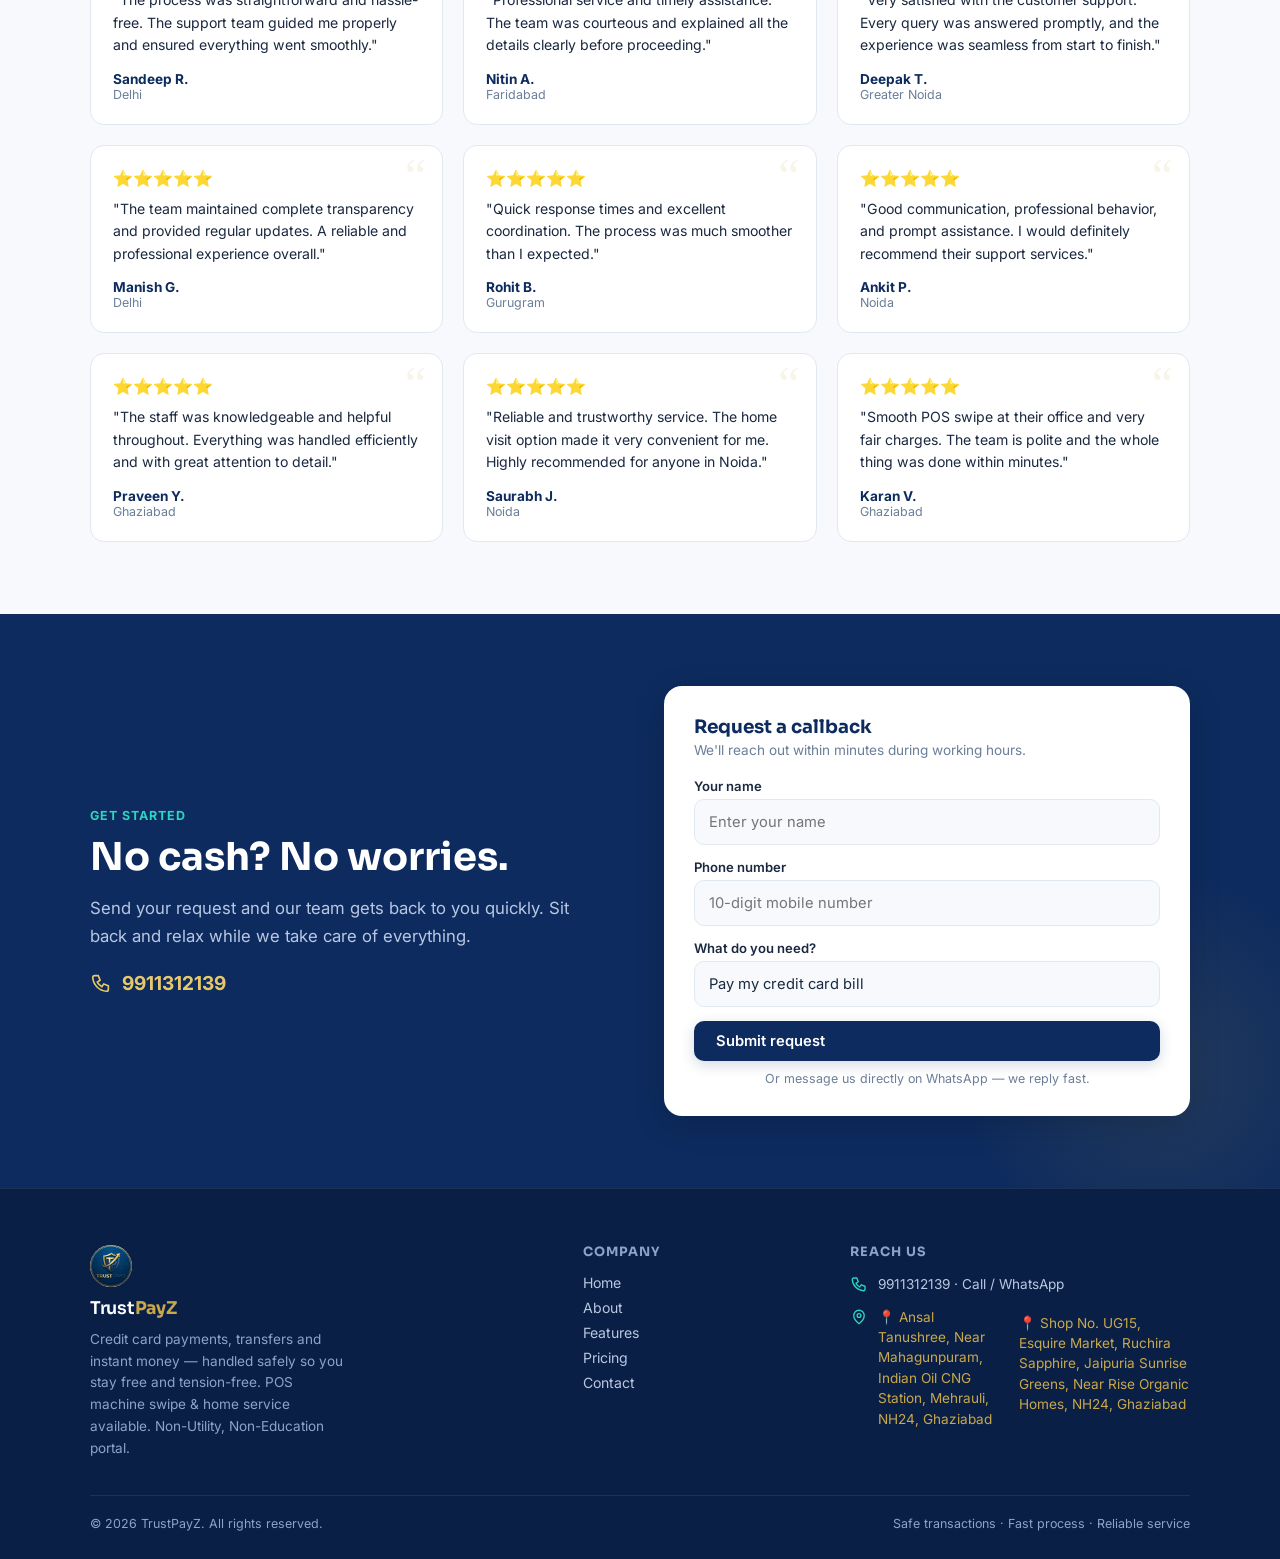
==== commit d98c5059: "Add files via upload" ====
--- a/index.html
+++ b/index.html
@@ -123,6 +123,55 @@
   </div>
 </div>
 
+<!-- ANIMATED SHOWCASE -->
+<section class="showcase">
+  <div class="grid-bg"></div>
+  <div class="wrap">
+    <div class="head rv">
+      <span class="eyebrow" style="color:var(--gold);justify-content:center">How it works</span>
+      <h2>Simple, fast, and secure</h2>
+      <p>From your card to your bank — or a quick swipe on our POS machine. Watch how easy it is.</p>
+    </div>
+    <div class="show-grid">
+      <div class="show-card rv">
+        <div class="show-stage">
+          <div class="fc-card c1"><div class="chip"></div><div class="num">•••• •••• •••• 3456</div><div class="brand">VISA</div></div>
+          <div class="fc-card c2"><div class="chip"></div><div class="num">•••• •••• •••• 8921</div><div class="brand">RuPay</div></div>
+        </div>
+        <h3>Any card works</h3>
+        <p>Visa, MasterCard or RuPay — we handle them all, safely and confidentially.</p>
+      </div>
+
+      <div class="show-card rv">
+        <div class="show-stage">
+          <div class="pos">
+            <div class="swipe-card"><div class="mag"></div></div>
+            <div class="pos-body">
+              <div class="pos-slot"></div>
+              <div class="pos-screen"></div>
+              <div class="pos-keys"><i></i><i></i><i></i><i></i><i></i><i></i></div>
+            </div>
+          </div>
+        </div>
+        <h3>POS machine swipe</h3>
+        <p>Swipe your card on our POS machine — at our office or with home service. Approved in seconds.</p>
+      </div>
+
+      <div class="show-card rv">
+        <div class="show-stage">
+          <div class="flow-stage">
+            <div class="flow-ic card"><svg viewBox="0 0 24 24"><rect x="2" y="5" width="20" height="14" rx="2.5"/><path d="M2 10h20"/></svg></div>
+            <div class="flow-track"><div class="flow-coin"></div></div>
+            <div class="flow-ic bank"><svg viewBox="0 0 24 24"><path d="M4 10h16M5 10l7-5 7 5M6 10v8M10 10v8M14 10v8M18 10v8M3 20h18"/></svg></div>
+          </div>
+        </div>
+        <h3>Card to bank, instantly</h3>
+        <p>Money moves from your credit card straight to your bank account — credited fast.</p>
+      </div>
+    </div>
+  </div>
+</section>
+
 <section class="blk" id="services">
   <div class="wrap">
     <div class="head rv"><span class="eyebrow">What we do</span><h2>One place for every credit card need</h2><p>A due date you can't meet, cash you need today, or a card you want to clear — we take care of it for you.</p></div>
--- a/assets/styles.css
+++ b/assets/styles.css
@@ -452,6 +452,7 @@
   .scard.wide { grid-column: span 2; }
   .why-grid { grid-template-columns: 1fr 1fr; }
   .split { grid-template-columns: 1fr; gap: 32px; }
+@media (max-width: 900px) {
   .ptables { grid-template-columns: 1fr; }
   .fgrid { grid-template-columns: 1fr 1fr; }
   .hero-grid { grid-template-columns: 1fr; }
@@ -461,20 +462,21 @@
   .erotate { grid-template-columns: 1fr; }
   .arow { grid-template-columns: 1fr; }
   .custom { flex-direction: column; align-items: flex-start; }
-}
-
-@media (max-width: 640px) {
-  .nav-links { 
+
+  /* Hamburger menu kicks in here so nav never overflows */
+  .nav-links {
     display: none; flex-direction: column; position: absolute;
     top: 68px; left: 0; right: 0; background: var(--white);
     border-bottom: 1px solid var(--line); padding: 12px 16px;
-    box-shadow: 0 8px 24px rgba(0,0,0,.1); z-index: 99;
+    box-shadow: 0 8px 24px rgba(0,0,0,.12); z-index: 99; gap: 2px;
   }
   .nav-links.open { display: flex; }
-  .nav-links a { padding: 12px 14px; border-radius: 8px; font-size: 1rem; }
+  .nav-links a { padding: 13px 14px; border-radius: 8px; font-size: 1rem; }
   .nav-act { display: none; }
   .burger { display: block; }
-
+}
+
+@media (max-width: 640px) {
   .hero { padding: 100px 0 60px; }
   .hero h1 { font-size: 2rem; }
   .hero-stats { gap: 16px; flex-wrap: wrap; }
@@ -492,7 +494,7 @@
   .fbot { flex-direction: column; text-align: center; }
   .amt-row { gap: 10px; }
   .acard { min-width: 90px; padding: 18px 16px; }
-  
+
   .enq-body { padding: 18px; }
   .enq-head { padding: 22px; }
   .form { padding: 20px; }
--- a/assets/enhance.css
+++ b/assets/enhance.css
@@ -221,3 +221,217 @@
   }
   .hl { -webkit-text-fill-color: var(--gold2); }
 }
+
+/* ============================================================
+   MOBILE OVERFLOW & ALIGNMENT HARDENING
+   ============================================================ */
+
+/* Prevent any horizontal scroll/overflow site-wide */
+html, body { max-width: 100%; overflow-x: hidden; }
+* { max-width: 100%; }
+img, svg, iframe { max-width: 100%; height: auto; }
+
+/* Reviews grid responsive (overrides inline-ish layout) */
+.reviews-grid { grid-template-columns: repeat(3, 1fr); }
+@media (max-width: 900px) {
+  .reviews-grid { grid-template-columns: 1fr 1fr; }
+}
+@media (max-width: 640px) {
+  .reviews-grid { grid-template-columns: 1fr; }
+}
+
+/* Services & why grids hard reset on small screens */
+@media (max-width: 900px) {
+  .svc { grid-template-columns: 1fr 1fr; }
+  .why-grid { grid-template-columns: 1fr 1fr; }
+}
+@media (max-width: 640px) {
+  .svc { grid-template-columns: 1fr; }
+  .why-grid { grid-template-columns: 1fr; }
+  .scard.wide { grid-column: span 1; flex-direction: column; }
+}
+
+/* Footer columns stack cleanly */
+@media (max-width: 760px) {
+  .fgrid { grid-template-columns: 1fr; gap: 28px; }
+  .fbrand p { max-width: 100%; }
+}
+
+/* Trust badge pills wrap and shrink on mobile */
+@media (max-width: 640px) {
+  section .wrap span[style*="border-radius:100px"] {
+    font-size: .78rem; padding: 6px 12px;
+  }
+  /* Stat band stacks */
+  .statband { flex-direction: column; gap: 14px; }
+  .statbox { width: 100%; }
+}
+
+/* Hero badges never overflow */
+.badge { max-width: 100%; white-space: normal; height: auto; line-height: 1.4; }
+
+/* Tables scroll horizontally instead of breaking layout */
+@media (max-width: 640px) {
+  .ptable table, .rtable table { font-size: .82rem; }
+  td, th { padding: 9px 10px; }
+}
+
+/* Pricing custom box buttons full width on mobile */
+@media (max-width: 640px) {
+  .cbtns { width: 100%; }
+  .cbtns .btn { width: 100%; justify-content: center; }
+}
+
+/* ============================================================
+   SHOW HERO PAYMENT CARD ON MOBILE (scaled)
+   ============================================================ */
+@media (max-width: 900px) {
+  .pcard-wrap { display: block !important; margin-top: 32px; max-width: 380px; }
+}
+@media (max-width: 420px) {
+  .pcard-wrap { transform: scale(.92); transform-origin: top center; }
+  .float-chip { display: none; } /* chips can overflow on tiny screens */
+}
+
+/* ============================================================
+   ANIMATED SHOWCASE SECTION
+   Floating cards + POS swipe + card-to-bank flow
+   ============================================================ */
+.showcase {
+  background: linear-gradient(135deg, var(--navy) 0%, var(--navy2) 60%, var(--navy) 100%);
+  position: relative; overflow: hidden; padding: 72px 0;
+}
+.showcase .grid-bg {
+  position: absolute; inset: 0; opacity: .5;
+  background-image: linear-gradient(rgba(255,255,255,.04) 1px, transparent 1px),
+                    linear-gradient(90deg, rgba(255,255,255,.04) 1px, transparent 1px);
+  background-size: 44px 44px;
+}
+.showcase .head h2 { color: var(--white); }
+.showcase .head p { color: #B9C8E2; }
+
+.show-grid {
+  display: grid; grid-template-columns: repeat(3, 1fr); gap: 24px;
+  position: relative; z-index: 2; margin-top: 16px;
+}
+@media (max-width: 900px) { .show-grid { grid-template-columns: 1fr; gap: 40px; max-width: 420px; margin-left:auto; margin-right:auto; } }
+
+.show-card {
+  background: rgba(255,255,255,.05); border: 1px solid rgba(255,255,255,.12);
+  border-radius: 18px; padding: 28px 24px; text-align: center;
+  backdrop-filter: blur(8px);
+  display: flex; flex-direction: column; align-items: center;
+}
+.show-card h3 { color: var(--white); font-size: 1.05rem; margin: 18px 0 8px; }
+.show-card p { color: #8BA4C8; font-size: .86rem; line-height: 1.6; }
+.show-stage {
+  width: 100%; height: 150px; position: relative;
+  display: flex; align-items: center; justify-content: center;
+}
+
+/* ── 1. FLOATING CREDIT CARDS (stacked, bobbing) ── */
+.fc-card {
+  position: absolute; width: 150px; height: 94px; border-radius: 12px;
+  box-shadow: 0 14px 30px rgba(0,0,0,.35);
+  padding: 12px; color: #fff; overflow: hidden;
+}
+.fc-card .chip { width: 24px; height: 18px; border-radius: 4px; background: linear-gradient(135deg,#F5DD8F,#C9A84C); margin-bottom: 14px; }
+.fc-card .num { font-size: .6rem; letter-spacing: 1.5px; font-family: monospace; opacity: .9; }
+.fc-card .brand { position: absolute; bottom: 10px; right: 12px; font-weight: 800; font-size: .7rem; font-style: italic; opacity: .95; }
+.fc-card.c1 { background: linear-gradient(135deg,#0D2B5E,#1E4D8C); transform: translate(-30px,-12px) rotate(-10deg); animation: floatCard1 4.5s ease-in-out infinite; z-index: 1; }
+.fc-card.c2 { background: linear-gradient(135deg,#C9A84C,#E8C96A); transform: translate(30px,12px) rotate(8deg); animation: floatCard2 4.5s ease-in-out infinite; z-index: 2; }
+.fc-card.c2 .num, .fc-card.c2 .brand { color: #0D2B5E; }
+.fc-card.c2 .chip { background: linear-gradient(135deg,#0D2B5E,#1E4D8C); }
+@keyframes floatCard1 {
+  0%,100% { transform: translate(-30px,-12px) rotate(-10deg); }
+  50% { transform: translate(-34px,-20px) rotate(-12deg); }
+}
+@keyframes floatCard2 {
+  0%,100% { transform: translate(30px,12px) rotate(8deg); }
+  50% { transform: translate(34px,4px) rotate(10deg); }
+}
+
+/* ── 2. POS MACHINE with card swiping ── */
+.pos {
+  position: relative; width: 100px; height: 130px;
+}
+.pos-body {
+  position: absolute; bottom: 0; left: 50%; transform: translateX(-50%);
+  width: 76px; height: 96px; border-radius: 12px;
+  background: linear-gradient(160deg,#22324d,#0D2B5E);
+  border: 1px solid rgba(255,255,255,.15);
+  box-shadow: 0 10px 24px rgba(0,0,0,.4);
+}
+.pos-screen {
+  position: absolute; top: 12px; left: 50%; transform: translateX(-50%);
+  width: 54px; height: 30px; border-radius: 5px;
+  background: #0A1F45; border: 1px solid rgba(45,212,191,.4);
+  overflow: hidden;
+}
+.pos-screen::after {
+  content: "✓"; position: absolute; inset: 0;
+  display: flex; align-items: center; justify-content: center;
+  color: var(--teal); font-size: 1rem; font-weight: bold;
+  opacity: 0; animation: posApprove 3s ease-in-out infinite;
+}
+.pos-keys {
+  position: absolute; bottom: 10px; left: 50%; transform: translateX(-50%);
+  width: 54px; display: grid; grid-template-columns: repeat(3,1fr); gap: 4px;
+}
+.pos-keys i { height: 8px; border-radius: 2px; background: rgba(255,255,255,.18); }
+.pos-slot {
+  position: absolute; top: 4px; left: 50%; transform: translateX(-50%);
+  width: 70px; height: 5px; border-radius: 3px; background: rgba(0,0,0,.5);
+  z-index: 4;
+}
+.swipe-card {
+  position: absolute; top: -8px; left: 50%; width: 64px; height: 40px;
+  border-radius: 7px; background: linear-gradient(135deg,#C9A84C,#E8C96A);
+  box-shadow: 0 6px 14px rgba(0,0,0,.35); z-index: 3;
+  transform: translateX(-130%);
+  animation: swipe 3s ease-in-out infinite;
+}
+.swipe-card .mag { position:absolute; top:8px; left:0; right:0; height:8px; background:rgba(0,0,0,.55); }
+@keyframes swipe {
+  0% { transform: translateX(-130%); }
+  35% { transform: translateX(-20%); }
+  55% { transform: translateX(-20%); }
+  100% { transform: translateX(90%); }
+}
+@keyframes posApprove {
+  0%,45% { opacity: 0; }
+  60%,90% { opacity: 1; }
+  100% { opacity: 0; }
+}
+
+/* ── 3. CARD → BANK money flow ── */
+.flow-stage { display: flex; align-items: center; justify-content: space-between; width: 100%; padding: 0 10px; }
+.flow-ic {
+  width: 56px; height: 56px; border-radius: 14px;
+  display: flex; align-items: center; justify-content: center; flex-shrink: 0;
+}
+.flow-ic.card { background: rgba(201,168,76,.2); }
+.flow-ic.card svg { width: 28px; height: 28px; stroke: var(--gold2); fill: none; stroke-width: 1.6; }
+.flow-ic.bank { background: rgba(45,212,191,.2); }
+.flow-ic.bank svg { width: 28px; height: 28px; stroke: var(--teal); fill: none; stroke-width: 1.6; }
+.flow-track { flex: 1; height: 3px; background: rgba(255,255,255,.12); margin: 0 8px; position: relative; border-radius: 3px; }
+.flow-coin {
+  position: absolute; top: 50%; left: 0; width: 18px; height: 18px;
+  border-radius: 50%; background: linear-gradient(135deg,#F5DD8F,#C9A84C);
+  transform: translate(-50%,-50%); box-shadow: 0 0 10px rgba(232,201,106,.6);
+  display: flex; align-items: center; justify-content: center;
+  font-size: .6rem; font-weight: bold; color: #0D2B5E;
+  animation: coinFlow 2.4s ease-in-out infinite;
+}
+.flow-coin::after { content: "₹"; }
+@keyframes coinFlow {
+  0% { left: 0; opacity: 0; transform: translate(-50%,-50%) scale(.5); }
+  15% { opacity: 1; transform: translate(-50%,-50%) scale(1); }
+  85% { opacity: 1; transform: translate(-50%,-50%) scale(1); }
+  100% { left: 100%; opacity: 0; transform: translate(-50%,-50%) scale(.5); }
+}
+
+@media (prefers-reduced-motion: reduce) {
+  .fc-card, .swipe-card, .pos-screen::after, .flow-coin { animation: none !important; }
+  .swipe-card { transform: translateX(-20%); }
+}
